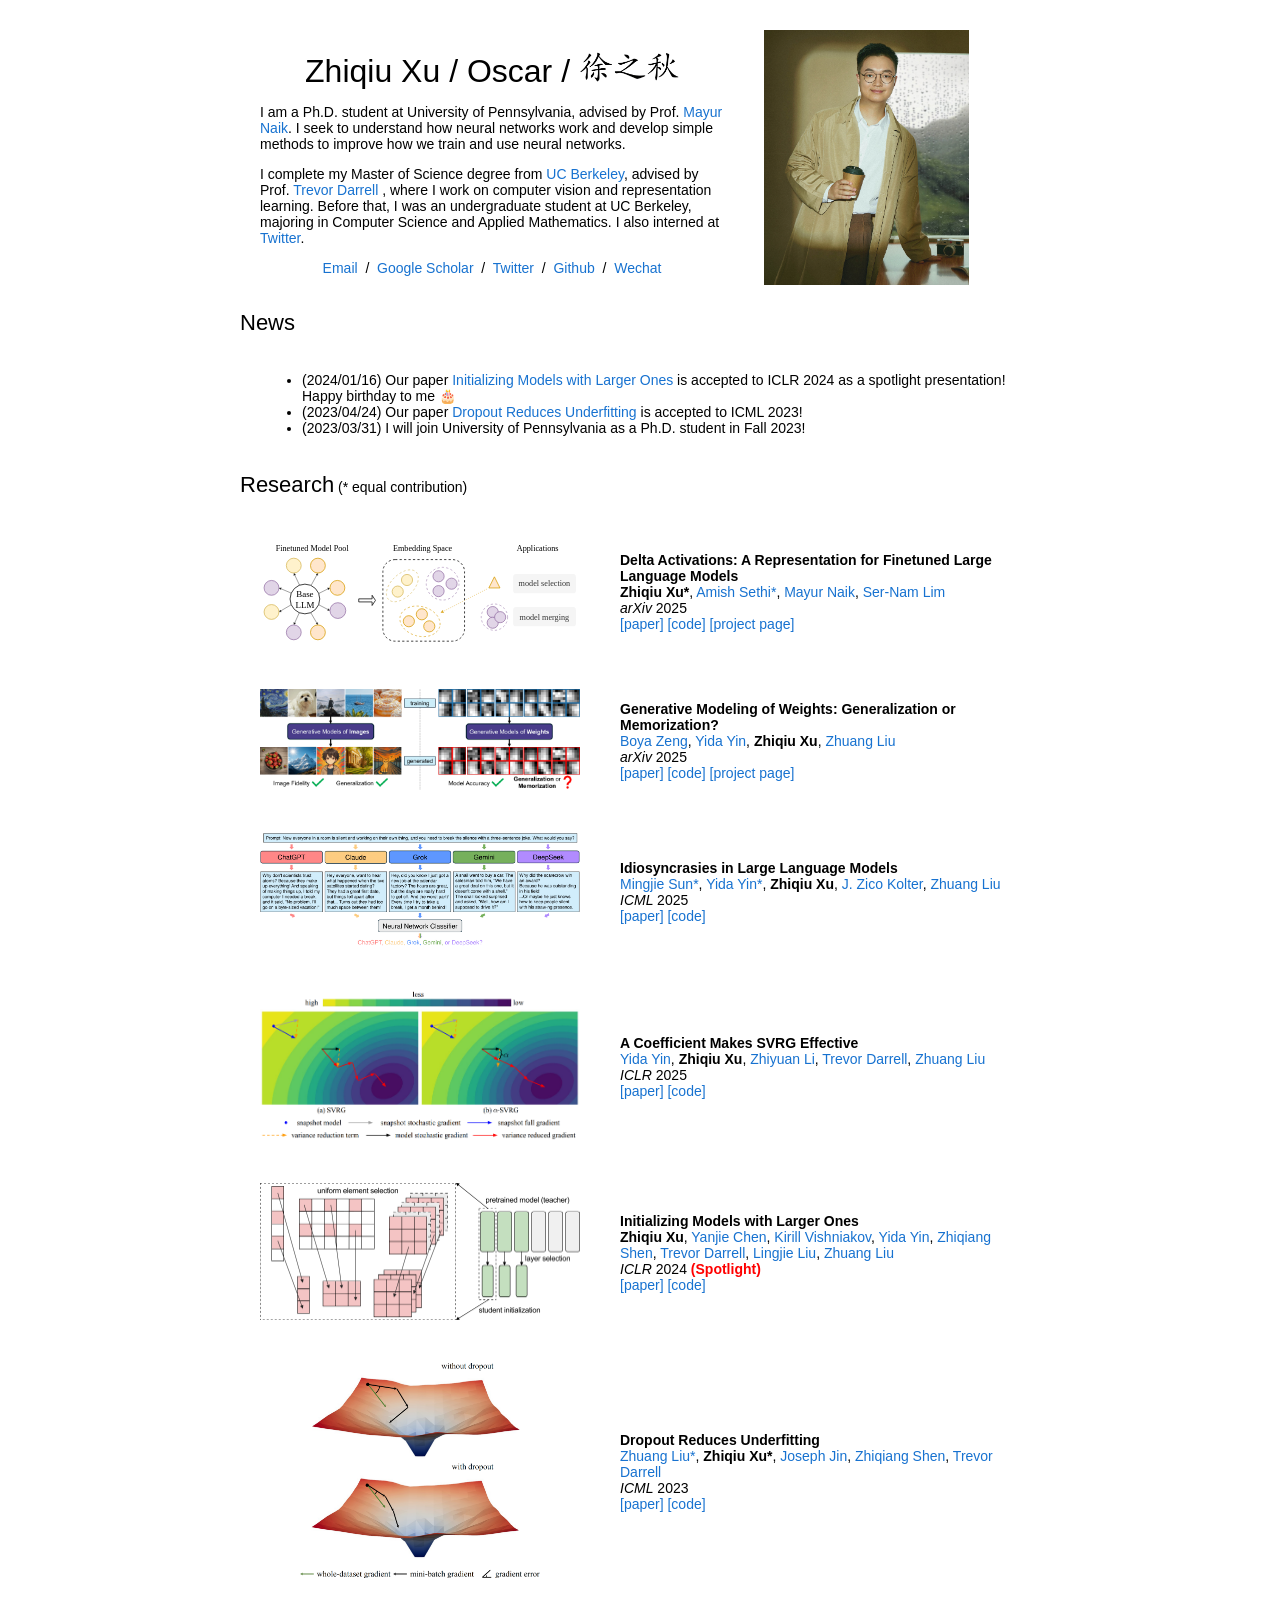
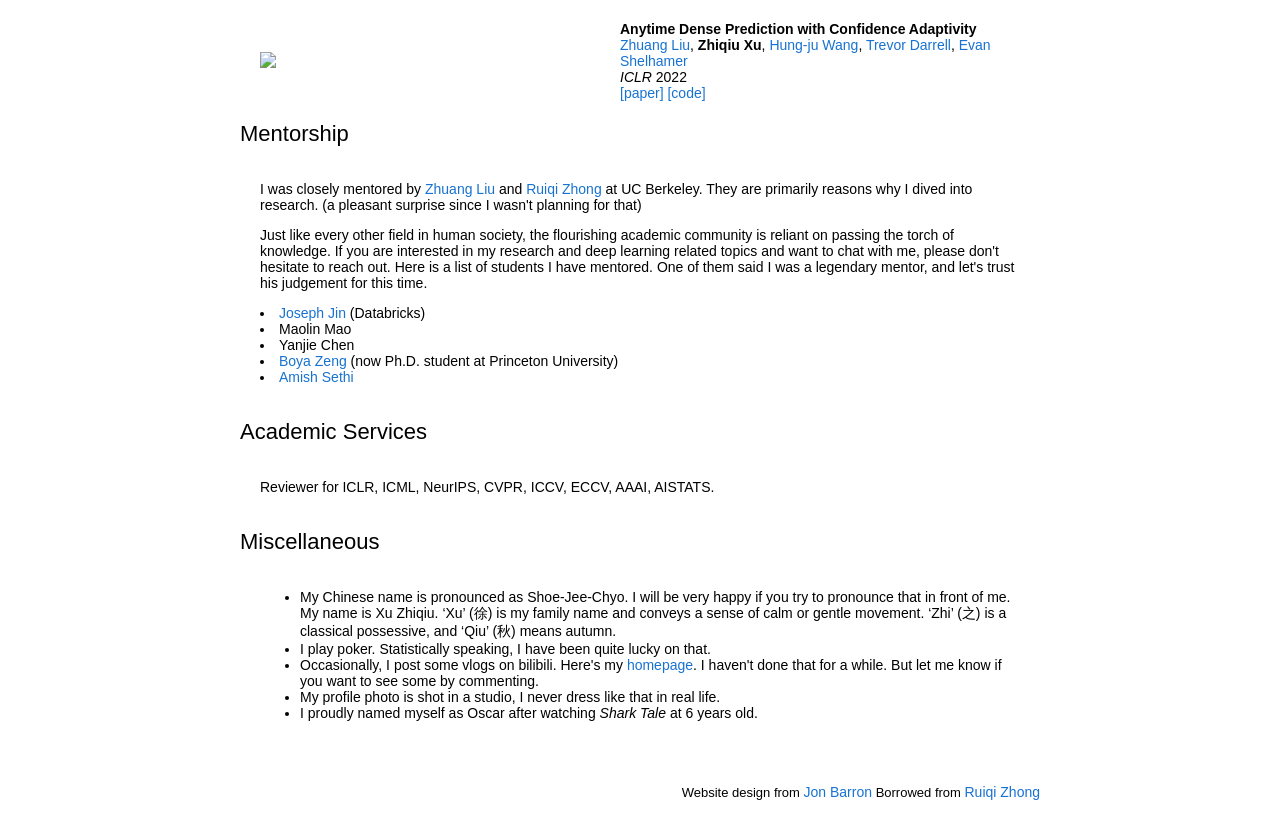
==== index.html @ 75bfd6a7 "update" ====
<!DOCTYPE HTML>
<html lang="en"><head><meta http-equiv="Content-Type" content="text/html; charset=UTF-8">

  <title>Zhiqiu Xu</title> 
  
  <meta name="author" content="Zhiqiu Xu">
  <meta name="viewport" content="width=device-width, initial-scale=1">
  
  <link rel="stylesheet" type="text/css" href="stylesheet.css">
  <link rel="icon" type="image/png" href="images/seal_icon.png">
</head>

<body>
  <table style="width:100%;max-width:800px;border:0px;border-spacing:0px;border-collapse:separate;margin-right:auto;margin-left:auto;"><tbody>
    <tr style="padding:0px">
      <td style="padding:0px">
        <table style="width:100%;border:0px;border-spacing:0px;border-collapse:separate;margin-right:auto;margin-left:auto;"><tbody>
          <tr style="padding:0px">
            <td style="padding:2.5%;width:63%;vertical-align:middle">
              <p style="text-align:center">
                <name>Zhiqiu Xu  / Oscar / <img src="images/xzq_character.png" style="width:100px; margin-top: 10px;"> </name>
                
              </p>
              
              
              <p> I am a Ph.D. student at University of Pennsylvania, advised by Prof. <a href="https://www.cis.upenn.edu/~mhnaik/">Mayur Naik</a>. I seek to understand how neural networks work and develop simple methods to improve how we train and use neural networks.
              </p>
                <p>I complete my Master of Science degree from <a href="http://www.eecs.berkeley.edu/">UC Berkeley</a>, advised by Prof. <a href="http://people.eecs.berkeley.edu/~trevor/">Trevor Darrell</a> , 
                  where I work on computer vision and representation learning.

                 Before that, I was an undergraduate student at UC Berkeley, majoring in Computer Science 
                 and Applied Mathematics. I also interned at <a href="https://about.twitter.com/en">Twitter</a>.
                </p>
                <p style="text-align:center">
                  <a href="mailto:oscarxzq@seas.upenn.edu">Email</a> &nbsp/&nbsp
                  <a href="https://scholar.google.com/citations?hl=en&user=SEbcuNoAAAAJ">Google Scholar</a> &nbsp/&nbsp
                  <a href="https://twitter.com/oscar_zhiqiu_xu">Twitter</a> &nbsp/&nbsp
                  <a href="https://github.com/OscarXZQ/">Github</a> &nbsp/&nbsp
                  <a href="images/wechat.jpg">Wechat</a>
                </p>
            </td>
            <td style="padding:2.5%;width:40%;max-width:40%">
              <a href="images/xzq.png"><img
                      style="width:80%;max-width:80%" alt="profile photo" src="images/xzq.png" class="hoverZoomLink"></a>
            </td>
          </tr>
        </tbody></table>
        <!-- <heading>Research Overview</heading>
        <table style="width:100%;border:0px;border-spacing:0px;border-collapse:separate;margin-right:auto;margin-left:auto;"><tbody>
            <tr>
            <td style="padding:20px;width:100%;vertical-align:middle">
              <p>
                  I work on scalable oversight -- supervising AI systems to accomplish tasks where humans alone struggle to determine the ground truth.
                  Doing so requires human-AI collaborations, a better epistemic foundation, and new algorithmic tools.
                  I currently work on concrete related problems in Natural Language Processing, Machine Learning, and Programming Language.
                  See presentation slides <a href="https://github.com/ruiqi-zhong/presentations/blob/main/scalable-oversight.pdf">here</a> and my talk <a href="https://www.youtube.com/watch?v=dHkYN33TtLM">here</a> to get a sense of my research interests.
              </p>
            </td>
          </tr>
        </tbody></table> -->

        <heading>News</heading>
        <table width="100%" align="center" border="0" cellpadding="20"><tbody>
          <tr>
            <td style="padding:20px;width:75%;vertical-align:middle">
                <ul>
                  <li> (2024/01/16) Our paper <a href="https://arxiv.org/abs/2311.18823">Initializing Models with Larger Ones</a> is accepted to ICLR 2024 as a spotlight presentation! Happy birthday to me 🎂</li>
                  <li> (2023/04/24) Our paper <a href="https://arxiv.org/abs/2303.01500">Dropout Reduces Underfitting</a> is accepted to ICML 2023!</li>
                  <li> (2023/03/31) I will join University of Pennsylvania as a Ph.D. student in Fall 2023! </li>      
                </ul>
            </td>
          </tr>
        </tbody></table>

        

        <heading>Research</heading> (* equal contribution)
          <br> <br>
          <table style="width:100%;border:0px;border-spacing:0px;border-collapse:separate;margin-right:auto;margin-left:auto;"><tbody>

            <tr>
              <td style="padding:20px;width:25%;vertical-align:middle">
                  <img src='images/delta_activations.svg' width="320">
              </td>
            <td style="padding:20px;width:75%;vertical-align:middle">
              <papertitle>Delta Activations: A Representation for Finetuned Large Language Models</papertitle>
            <br>
            <strong>Zhiqiu Xu*</strong>,
            <a href="https://amishsethi.github.io/personal-website/">Amish Sethi*</a>,
            <a href="https://www.cis.upenn.edu/~mhnaik/">Mayur Naik</a>,
            <a href="https://sites.google.com/site/sernam/">Ser-Nam Lim</a>
            <br>
            <em>arXiv</em> 2025
            <br>
            <a href="https://arxiv.org/abs/2509.04442">[paper]</a> <a href="https://github.com/OscarXZQ/delta_activations">[code]</a> <a href="https://oscarxzq.github.io/delta_activation/">[project page]</a>
          </td>

            <tr>
              <td style="padding:20px;width:25%;vertical-align:middle">
                  <img src='images/generative.png' width="320">
              </td>
            <td style="padding:20px;width:75%;vertical-align:middle">
              <papertitle>Generative Modeling of Weights: Generalization or Memorization?</papertitle>
            <br>
            <a href="https://boyazeng.github.io/">Boya Zeng</a>,
            <a href="https://davidyyd.github.io/">Yida Yin</a>,
            <strong>Zhiqiu Xu</strong>,
            <a href="https://liuzhuang13.github.io/">Zhuang Liu</a>
            <br>
            <em>arXiv</em> 2025
            <br>
            <a href="https://arxiv.org/abs/2506.07998">[paper]</a> <a href="https://github.com/boyazeng/weight_memorization">[code]</a> <a href="https://boyazeng.github.io/weight_memorization/">[project page]</a>
          </td>

            <tr>
              <td style="padding:20px;width:25%;vertical-align:middle">
                  <img src='images/llm-idiosyncrasies.png' width="320">
              </td>
    
            <td style="padding:20px;width:75%;vertical-align:middle">
              <papertitle>Idiosyncrasies in Large Language Models</papertitle>
            <br>
            <a href="https://eric-mingjie.github.io/">Mingjie Sun*</a>,
            <a href="https://davidyyd.github.io/">Yida Yin*</a>,
            <strong>Zhiqiu Xu</strong>,
            <a href="https://zicokolter.com">J. Zico Kolter</a>,
            <a href="https://liuzhuang13.github.io/">Zhuang Liu</a>
            <br>
            <em> ICML </em> 2025
            <br>
            <a href="https://arxiv.org/html/2502.12150">[paper]</a> <a href="https://github.com/locuslab/llm-idiosyncrasies">[code]</a>
          
            
            <tr>
              <td style="padding:20px;width:25%;vertical-align:middle">
                  <img src='images/svrg.png' width="320">
              </td>
    
            <td style="padding:20px;width:75%;vertical-align:middle">
              <papertitle>A Coefficient Makes SVRG Effective</papertitle>
            <br>
            <a href="https://davidyyd.github.io/">Yida Yin</a>,
            <strong>Zhiqiu Xu</strong>,
            <a href="https://zhiyuanli.ttic.edu/">Zhiyuan Li</a>,
            <a href="https://people.eecs.berkeley.edu/~trevor/">Trevor Darrell</a>,
            <a href="https://liuzhuang13.github.io/">Zhuang Liu</a>
            <br>
            <em>ICLR</em> 2025
            <br>
            <a href="https://arxiv.org/abs/2311.05589">[paper]</a> <a href="http://github.com/davidyyd/alpha-SVRG">[code]</a>
          </td>
            <tr>
              <td style="padding:20px;width:25%;vertical-align:middle; text-align:center;">
                  <img src='images/weight_selection.png' width="320">
              </td>
  
            <td style="padding:20px;width:75%;vertical-align:middle">
              <papertitle>Initializing Models with Larger Ones</papertitle>
            <br>
            
            <strong>Zhiqiu Xu</strong>,
            <a href="https://www.linkedin.com/in/yanjie-chen-69b914230/">Yanjie Chen</a>,
            <a href="https://kirill-vishniakov.github.io/">Kirill Vishniakov</a>,
            <a href="https://davidyyd.github.io/">Yida Yin</a>,
            <a href="https://zhiqiangshen.com/">Zhiqiang Shen</a>,
            <a href="https://people.eecs.berkeley.edu/~trevor/">Trevor Darrell</a>,
            <a href="http://lingjie0206.github.io">Lingjie Liu</a>,
            <a href="http://liuzhuang13.github.io">Zhuang Liu</a>
            <br>
            <em>ICLR</em> 2024 <font color="red"><strong><i></i>(Spotlight)</strong></font>
            <br>
            <a href="https://arxiv.org/abs/2311.18823">[paper]</a> <a href="https://github.com/OscarXZQ/weight-selection">[code]</a>
          </td>

            <tr>
              <td style="padding:20px;width:25%;vertical-align:middle; text-align:center;">
                  <img src='images/dropout.png' width="240">
              </td>
  
            <td style="padding:20px;width:75%;vertical-align:middle">
              <papertitle>Dropout Reduces Underfitting</papertitle>
            <br>
            
            <a href="http://liuzhuang13.github.io">Zhuang Liu*</a>,
            <strong>Zhiqiu Xu*</strong>,
            <a href="https://www.linkedin.com/in/joseph-jin/">Joseph Jin</a>,
            <a href="https://zhiqiangshen.com/">Zhiqiang Shen</a>,
            <a href="https://people.eecs.berkeley.edu/~trevor/">Trevor Darrell</a>
            <br>
            <em>ICML</em>  2023
            <br>
            <a href="https://arxiv.org/pdf/2303.01500.pdf">[paper]</a> <a href="https://github.com/facebookresearch/dropout">[code]</a>
          </td>

          
  
            <tr>
              <td style="padding:20px;width:25%;vertical-align:middle">
                  <img src='https://user-images.githubusercontent.com/29576696/161406403-15c6da87-cd09-4203-adaa-09cc2badf1c1.jpeg' width="320">
              </td>
              
  
              <td style="padding:20px;width:75%;vertical-align:middle">
                  <papertitle>Anytime Dense Prediction with Confidence Adaptivity</papertitle>
                <br>
                <a href="http://liuzhuang13.github.io">Zhuang Liu</a>,
                <strong>Zhiqiu Xu</strong>,
                <a href="https://www.linkedin.com/in/hungju-wang-5a5124172/">Hung-ju Wang</a>,
                <a href="https://people.eecs.berkeley.edu/~trevor/">Trevor Darrell</a>,
                <a href="http://imaginarynumber.net/">Evan Shelhamer</a>
                <br>
                <em>ICLR</em> 2022
                <br>
                <a href="https://arxiv.org/abs/2104.00749">[paper]</a> <a href="https://github.com/liuzhuang13/anytime">[code]</a>
              </td>
            </tr>
          </tbody></table>

          <heading>Mentorship</heading>
      <table style="width:100%;border:0px;border-spacing:0px;border-collapse:separate;margin-right:auto;margin-left:auto;"><tbody>
        <tr>
        <td style="padding:20px;width:100%;vertical-align:middle">
          <p>
            I was closely mentored by <a href="http://liuzhuang13.github.io">Zhuang Liu</a> and <a href="https://ruiqi-zhong.github.io/">Ruiqi Zhong</a> at UC Berkeley. They are primarily reasons why I dived into research. (a pleasant surprise since I wasn't planning for that)
          </p>
          <p>
            Just like every other field in human society, the flourishing academic community is reliant on passing the torch of knowledge. If you are interested in my research and deep learning related topics and want to chat with me, please don't hesitate to reach out. Here is a list of students I have mentored. One of them said I was a legendary mentor, and let's trust his judgement for this time.
              <li> <a href="https://josephjin.dev/">Joseph Jin</a> (Databricks) </li> 
              <li> Maolin Mao</li>
              <li> Yanjie Chen</li>
              <li> <a href="https://boyazeng.github.io/">Boya Zeng</a> (now Ph.D. student at Princeton University)</li>
              <li> <a href="https://amishsethi.github.io/">Amish Sethi</a></li>
          </p>
        </td>
      </tr>
    </tbody></table>

    <heading>Academic Services</heading>
    <table style="width:100%;border:0px;border-spacing:0px;border-collapse:separate;margin-right:auto;margin-left:auto;"><tbody>
      <tr>
      <td style="padding:20px;width:100%;vertical-align:middle">
        <p>
          Reviewer for ICLR, ICML, NeurIPS, CVPR, ICCV, ECCV, AAAI, AISTATS.
        </p>
      </td>
    </tr>
  </tbody></table>

        <heading>Miscellaneous</heading>
        <table width="100%" align="center" border="0" cellspacing="0" cellpadding="20"><tbody>
          <tr>
            <td>
                <ul>
                  <li> My Chinese name is pronounced as Shoe-Jee-Chyo. I will be very happy if you try to pronounce that in front of me. My name is Xu Zhiqiu. ‘Xu’ (徐) is my family name and conveys a sense of calm or gentle movement. ‘Zhi’ (之) is a classical possessive, and ‘Qiu’ (秋) means autumn.</li>
                  <li> I play poker. Statistically speaking, I have been quite lucky on that. </li>
                  <li> Occasionally, I post some vlogs on bilibili. Here's my <a href="https://space.bilibili.com/167435445">homepage</a>. I haven't done that for a while. But let me know if you want to see some by commenting.</li>  
                   <li> My profile photo is shot in a studio, I never dress like that in real life.</li>
                    <li> I proudly named myself as Oscar after watching <i>Shark Tale</i> at 6 years old. </li>
                  </ul>

            </td>
          </tr>


        </tbody></table>

      <table style="width:30%;border:0px;border-spacing:0px;border-collapse:separate;margin-right:auto;margin-left:auto;">
      <script type="text/javascript" id="clustrmaps" src="//clustrmaps.com/map_v2.js?d=dUsmm9lrMmB9eTaSoSlZ0wzPq9LHtTtPdcgBU21Vd10&cl=ffffff&w=a"></script>
      </table>

        <table style="width:100%;border:0px;border-spacing:0px;border-collapse:separate;margin-right:auto;margin-left:auto;"><tbody>
          <tr>
            <td style="padding:0px">
              <br>
              <p style="text-align:right;font-size:small;">
                Website design from <a href="https://github.com/jonbarron/jonbarron_website">Jon Barron</a>
                Borrowed from <a href="https://ruiqi-zhong.github.io/">Ruiqi Zhong</a>
              </p>
            </td>
          </tr>
        </tbody></table>
      </td>
    </tr>
  </table>
</body>

</html>
---- stylesheet.css ----
/* latin-ext */
@font-face {
  font-family: 'Lato';
  font-style: italic;
  font-weight: 400;
  src: local('Lato Italic'), local('Lato-Italic'), url(https://fonts.gstatic.com/s/lato/v15/S6u8w4BMUTPHjxsAUi-qNiXg7eU0.woff2) format('woff2');
  unicode-range: U+0100-024F, U+0259, U+1E00-1EFF, U+2020, U+20A0-20AB, U+20AD-20CF, U+2113, U+2C60-2C7F, U+A720-A7FF;
}
/* latin */
@font-face {
  font-family: 'Lato';
  font-style: italic;
  font-weight: 400;
  src: local('Lato Italic'), local('Lato-Italic'), url(https://fonts.gstatic.com/s/lato/v15/S6u8w4BMUTPHjxsAXC-qNiXg7Q.woff2) format('woff2');
  unicode-range: U+0000-00FF, U+0131, U+0152-0153, U+02BB-02BC, U+02C6, U+02DA, U+02DC, U+2000-206F, U+2074, U+20AC, U+2122, U+2191, U+2193, U+2212, U+2215, U+FEFF, U+FFFD;
}
/* latin-ext */
@font-face {
  font-family: 'Lato';
  font-style: italic;
  font-weight: 700;
  src: local('Lato Bold Italic'), local('Lato-BoldItalic'), url(https://fonts.gstatic.com/s/lato/v15/S6u_w4BMUTPHjxsI5wq_FQftx9897sxZ.woff2) format('woff2');
  unicode-range: U+0100-024F, U+0259, U+1E00-1EFF, U+2020, U+20A0-20AB, U+20AD-20CF, U+2113, U+2C60-2C7F, U+A720-A7FF;
}
/* latin */
@font-face {
  font-family: 'Lato';
  font-style: italic;
  font-weight: 700;
  src: local('Lato Bold Italic'), local('Lato-BoldItalic'), url(https://fonts.gstatic.com/s/lato/v15/S6u_w4BMUTPHjxsI5wq_Gwftx9897g.woff2) format('woff2');
  unicode-range: U+0000-00FF, U+0131, U+0152-0153, U+02BB-02BC, U+02C6, U+02DA, U+02DC, U+2000-206F, U+2074, U+20AC, U+2122, U+2191, U+2193, U+2212, U+2215, U+FEFF, U+FFFD;
}
/* latin-ext */
@font-face {
  font-family: 'Lato';
  font-style: normal;
  font-weight: 400;
  src: local('Lato Regular'), local('Lato-Regular'), url(https://fonts.gstatic.com/s/lato/v15/S6uyw4BMUTPHjxAwXiWtFCfQ7A.woff2) format('woff2');
  unicode-range: U+0100-024F, U+0259, U+1E00-1EFF, U+2020, U+20A0-20AB, U+20AD-20CF, U+2113, U+2C60-2C7F, U+A720-A7FF;
}
/* latin */
@font-face {
  font-family: 'Lato';
  font-style: normal;
  font-weight: 400;
  src: local('Lato Regular'), local('Lato-Regular'), url(https://fonts.gstatic.com/s/lato/v15/S6uyw4BMUTPHjx4wXiWtFCc.woff2) format('woff2');
  unicode-range: U+0000-00FF, U+0131, U+0152-0153, U+02BB-02BC, U+02C6, U+02DA, U+02DC, U+2000-206F, U+2074, U+20AC, U+2122, U+2191, U+2193, U+2212, U+2215, U+FEFF, U+FFFD;
}
/* latin-ext */
@font-face {
  font-family: 'Lato';
  font-style: normal;
  font-weight: 700;
  src: local('Lato Bold'), local('Lato-Bold'), url(https://fonts.gstatic.com/s/lato/v15/S6u9w4BMUTPHh6UVSwaPGQ3q5d0N7w.woff2) format('woff2');
  unicode-range: U+0100-024F, U+0259, U+1E00-1EFF, U+2020, U+20A0-20AB, U+20AD-20CF, U+2113, U+2C60-2C7F, U+A720-A7FF;
}
/* latin */
@font-face {
  font-family: 'Lato';
  font-style: normal;
  font-weight: 700;
  src: local('Lato Bold'), local('Lato-Bold'), url(https://fonts.gstatic.com/s/lato/v15/S6u9w4BMUTPHh6UVSwiPGQ3q5d0.woff2) format('woff2');
  unicode-range: U+0000-00FF, U+0131, U+0152-0153, U+02BB-02BC, U+02C6, U+02DA, U+02DC, U+2000-206F, U+2074, U+20AC, U+2122, U+2191, U+2193, U+2212, U+2215, U+FEFF, U+FFFD;
}

a {
  color: #1772d0;
  text-decoration: none;
}

a:focus,
a:hover {
  color: #f09228;
  text-decoration: none;
}

body,
td,
th,
tr,
p,
a {
  font-family: 'Lato', Verdana, Helvetica, sans-serif;
  font-size: 14px
}

strong {
  font-family: 'Lato', Verdana, Helvetica, sans-serif;
  font-size: 14px;
}

heading {
  font-family: 'Lato', Verdana, Helvetica, sans-serif;
  font-size: 22px;
}

papertitle {
  font-family: 'Lato', Verdana, Helvetica, sans-serif;
  font-size: 14px;
  font-weight: 700
}

name {
  font-family: sans-serif;
  font-size: 32px;
}

.one {
  width: 160px;
  height: 160px;
  position: relative;
}

.two {
  width: 160px;
  height: 160px;
  position: absolute;
  transition: opacity .2s ease-in-out;
  -moz-transition: opacity .2s ease-in-out;
  -webkit-transition: opacity .2s ease-in-out;
}

.fade {
  transition: opacity .2s ease-in-out;
  -moz-transition: opacity .2s ease-in-out;
  -webkit-transition: opacity .2s ease-in-out;
}

span.highlight {
  background-color: #ffffd0;
}

/* Responsive styles for mobile */
@media screen and (max-width: 768px) {
  /* Make tables stack vertically on mobile */
  table tbody tr {
    display: block;
  }
  
  table tbody tr td {
    display: block;
    width: 100% !important;
    text-align: center;
    padding: 10px !important;
  }
  
  /* Profile section adjustments */
  table tbody tr td:first-child {
    padding-bottom: 0 !important;
  }
  
  /* Make images responsive */
  img {
    max-width: 100%;
    height: auto;
    width: auto !important;
    max-width: 280px;
  }
  
  /* Profile photo specific */
  .hoverZoomLink {
    max-width: 200px !important;
  }
  
  /* Name and text adjustments */
  name {
    font-size: 24px;
  }
  
  /* Make xzq_character.png responsive */
  name img[src*="xzq_character.png"] {
    width: 60px !important;
    height: auto;
  }
  
  /* Paper images in research section */
  td img[width="320"] {
    width: 100% !important;
    max-width: 280px;
    margin: 0 auto;
  }
  
  /* Adjust heading size */
  heading {
    font-size: 18px;
  }
  
  /* Paper title */
  papertitle {
    display: block;
    margin-bottom: 8px;
  }
  
  /* Make text left-aligned on mobile for readability */
  td[style*="vertical-align:middle"] {
    text-align: left !important;
  }
  
  /* Center images */
  td:has(img) {
    text-align: center !important;
  }
}
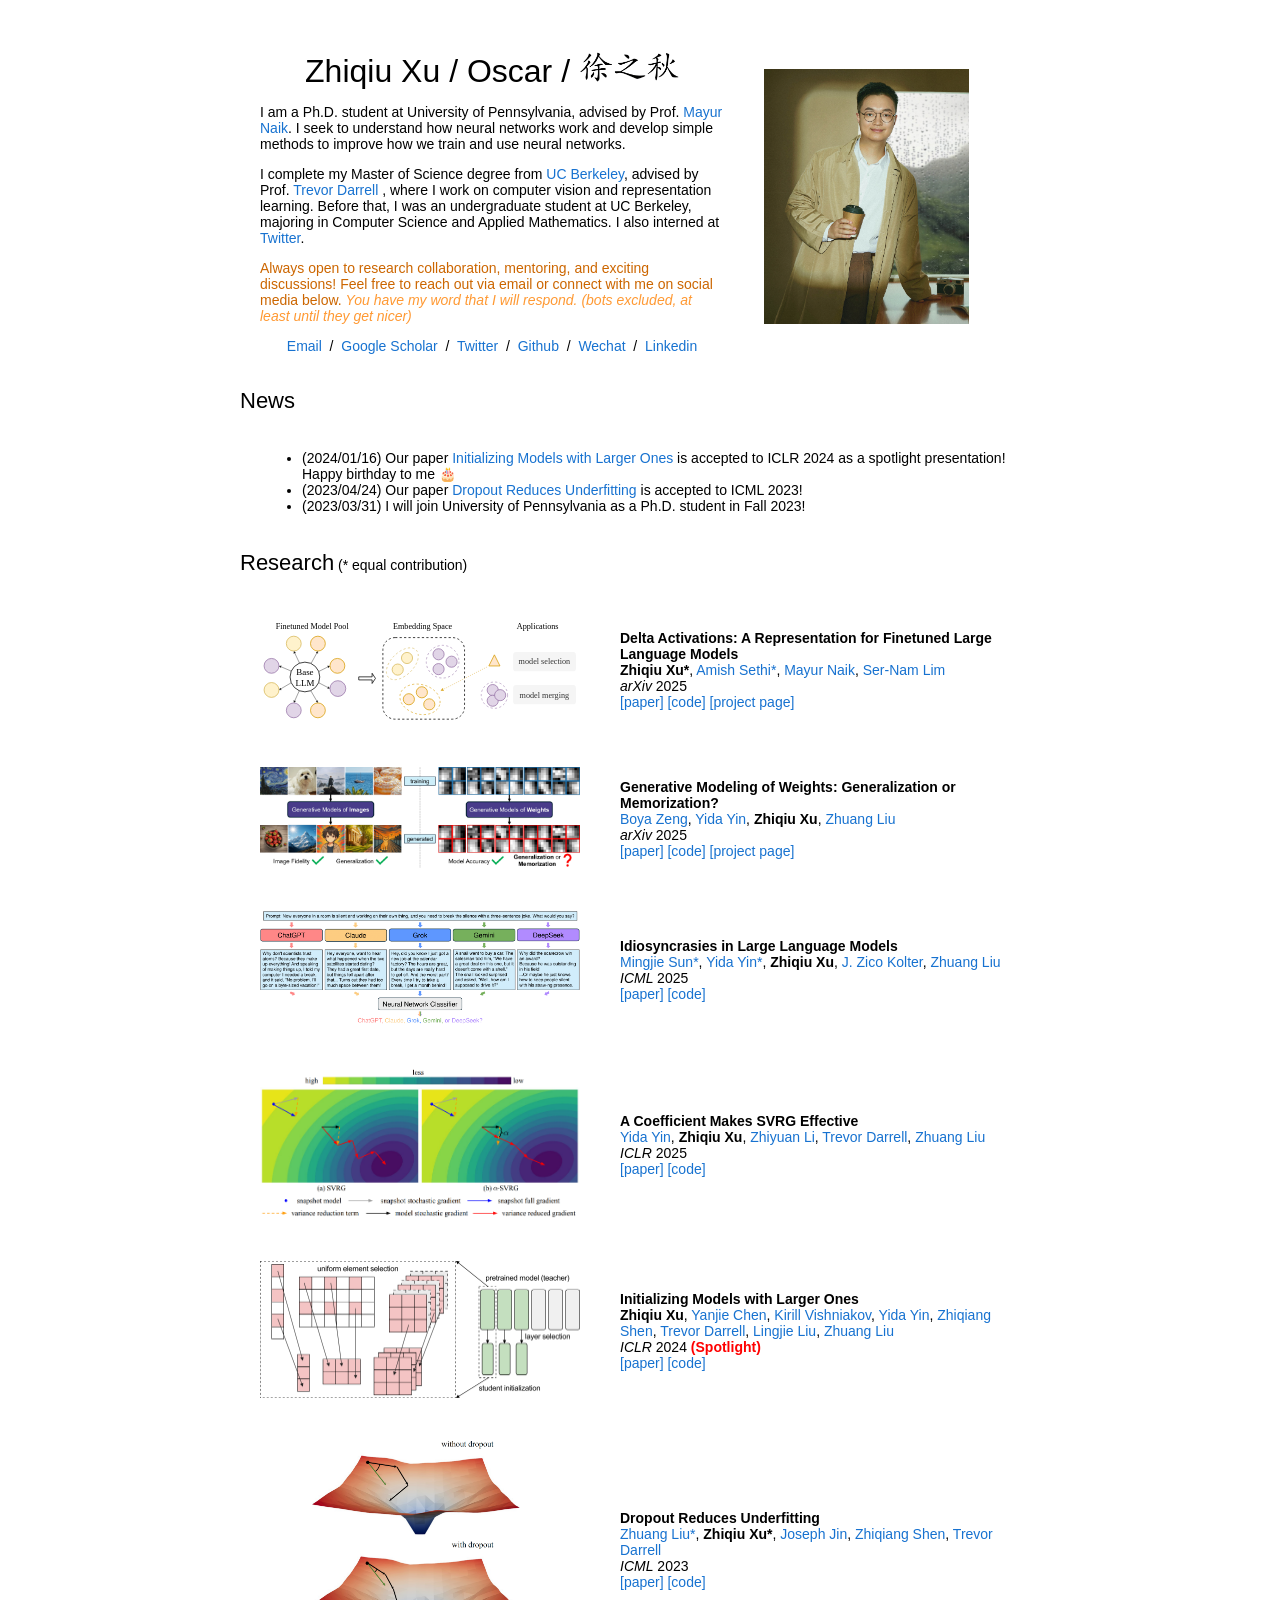
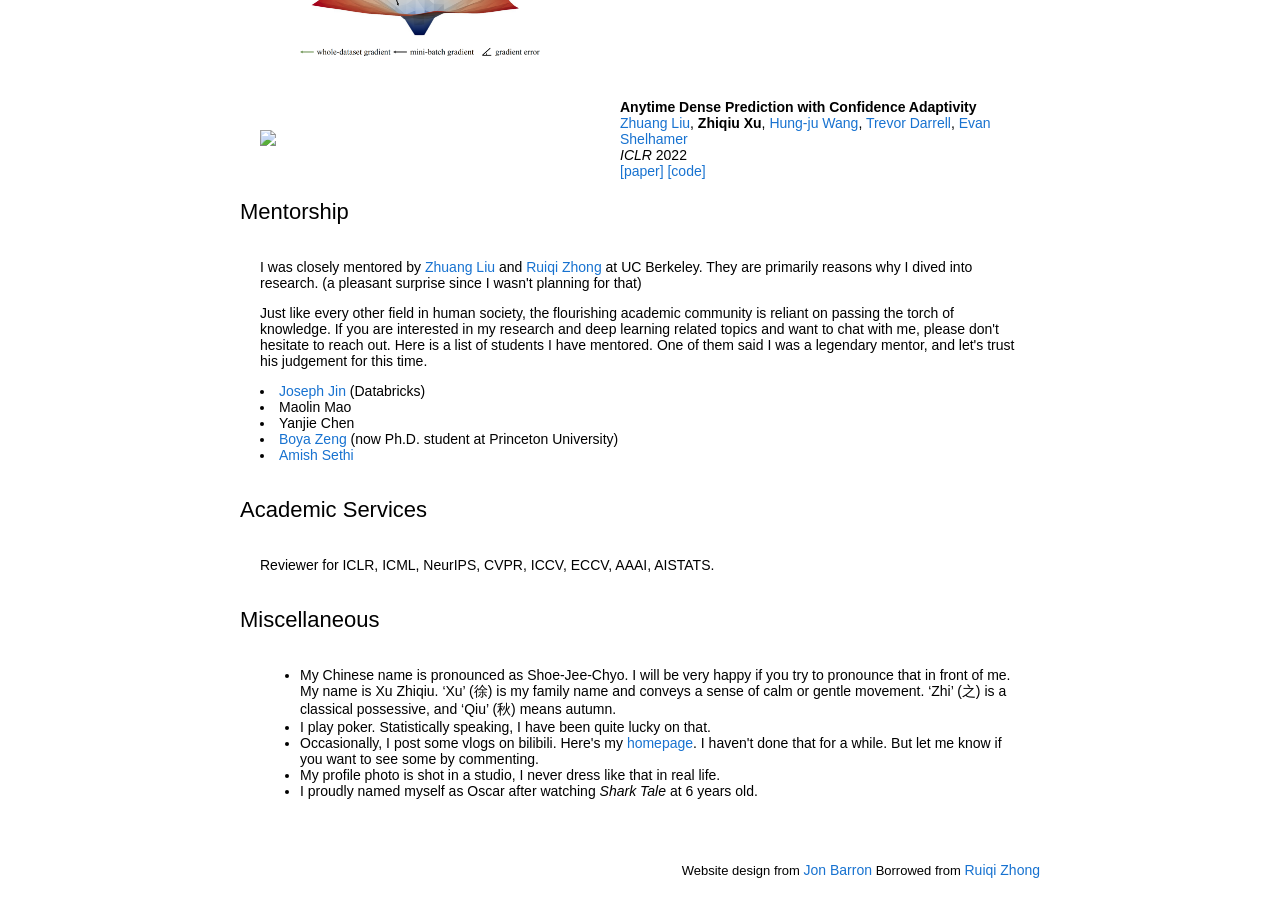
==== commit d4d26a92: "update" ====
--- a/index.html
+++ b/index.html
@@ -29,7 +29,10 @@
                   where I work on computer vision and representation learning.
 
                  Before that, I was an undergraduate student at UC Berkeley, majoring in Computer Science 
-                 and Applied Mathematics. I also interned at <a href="https://about.twitter.com/en">Twitter</a>.
+                 and Applied Mathematics. I also interned at <a href="https://about.twitter.com/en">Twitter</a>. 
+                 </p>
+                 <p></p>
+                 <span style="color: #cc6600;">Always open to research collaboration, mentoring, and exciting discussions! Feel free to reach out via email or connect with me on social media below. <em style="color: #ff9933;">You have my word that I will respond. (bots excluded, at least until they get nicer)</em></span>
                 </p>
                 <p style="text-align:center">
                   <a href="mailto:oscarxzq@seas.upenn.edu">Email</a> &nbsp/&nbsp
@@ -37,6 +40,8 @@
                   <a href="https://twitter.com/oscar_zhiqiu_xu">Twitter</a> &nbsp/&nbsp
                   <a href="https://github.com/OscarXZQ/">Github</a> &nbsp/&nbsp
                   <a href="images/wechat.jpg">Wechat</a>
+                  &nbsp/&nbsp
+                  <a href="https://www.linkedin.com/in/oscar-xu-1250821a1/">Linkedin</a>
                 </p>
             </td>
             <td style="padding:2.5%;width:40%;max-width:40%">
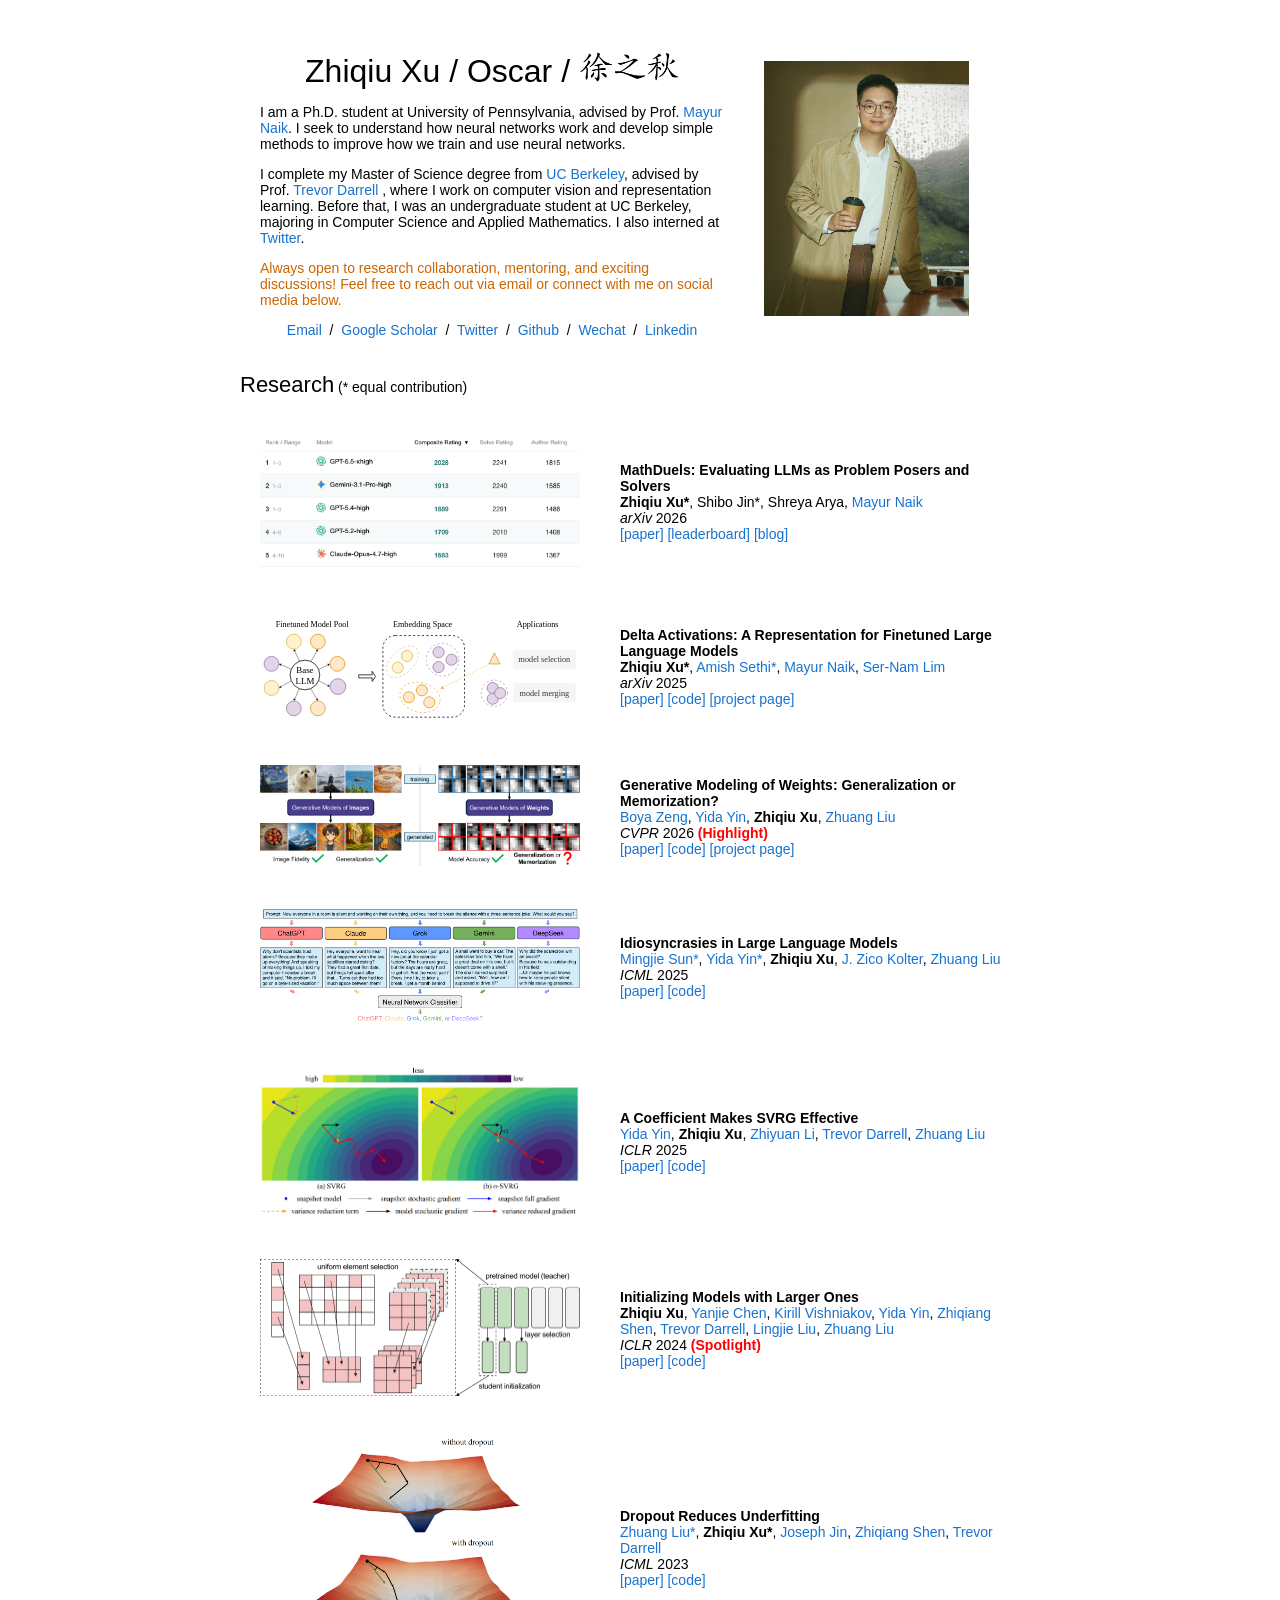
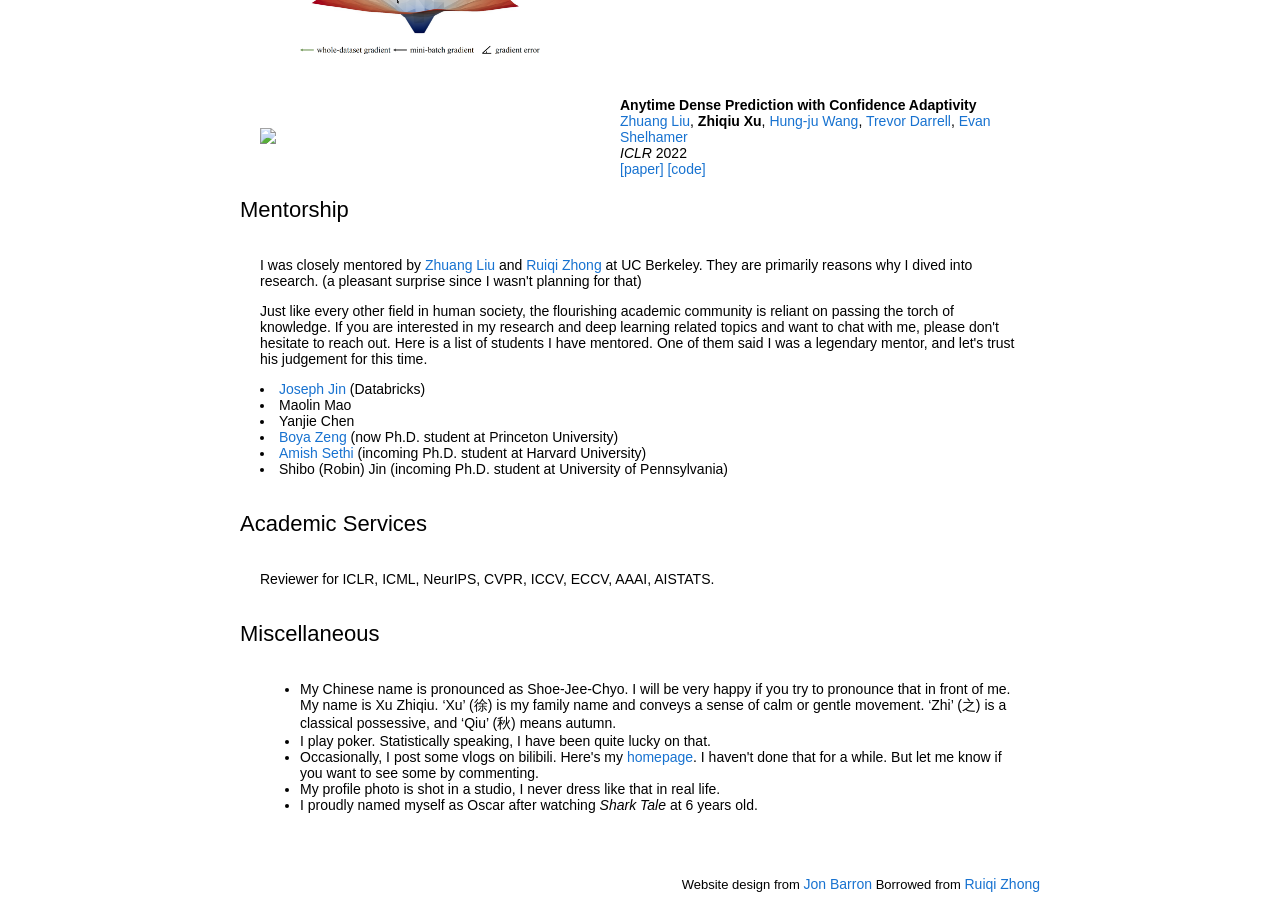
==== commit 771035b5: "update Co-Authored-By: Claude Opus 4.7 (1M context) <noreply@anthropic.com>" ====
--- a/index.html
+++ b/index.html
@@ -32,7 +32,7 @@
                  and Applied Mathematics. I also interned at <a href="https://about.twitter.com/en">Twitter</a>. 
                  </p>
                  <p></p>
-                 <span style="color: #cc6600;">Always open to research collaboration, mentoring, and exciting discussions! Feel free to reach out via email or connect with me on social media below. <em style="color: #ff9933;">You have my word that I will respond. (bots excluded, at least until they get nicer)</em></span>
+                 <span style="color: #cc6600;">Always open to research collaboration, mentoring, and exciting discussions! Feel free to reach out via email or connect with me on social media below.</span>
                 </p>
                 <p style="text-align:center">
                   <a href="mailto:oscarxzq@seas.upenn.edu">Email</a> &nbsp/&nbsp
@@ -64,24 +64,26 @@
           </tr>
         </tbody></table> -->
 
-        <heading>News</heading>
-        <table width="100%" align="center" border="0" cellpadding="20"><tbody>
-          <tr>
-            <td style="padding:20px;width:75%;vertical-align:middle">
-                <ul>
-                  <li> (2024/01/16) Our paper <a href="https://arxiv.org/abs/2311.18823">Initializing Models with Larger Ones</a> is accepted to ICLR 2024 as a spotlight presentation! Happy birthday to me 🎂</li>
-                  <li> (2023/04/24) Our paper <a href="https://arxiv.org/abs/2303.01500">Dropout Reduces Underfitting</a> is accepted to ICML 2023!</li>
-                  <li> (2023/03/31) I will join University of Pennsylvania as a Ph.D. student in Fall 2023! </li>      
-                </ul>
-            </td>
-          </tr>
-        </tbody></table>
-
-        
-
         <heading>Research</heading> (* equal contribution)
           <br> <br>
           <table style="width:100%;border:0px;border-spacing:0px;border-collapse:separate;margin-right:auto;margin-left:auto;"><tbody>
+
+            <tr>
+              <td style="padding:20px;width:25%;vertical-align:middle">
+                  <img src='images/mathduels.png' width="320">
+              </td>
+            <td style="padding:20px;width:75%;vertical-align:middle">
+              <papertitle>MathDuels: Evaluating LLMs as Problem Posers and Solvers</papertitle>
+            <br>
+            <strong>Zhiqiu Xu*</strong>,
+            Shibo Jin*,
+            Shreya Arya,
+            <a href="https://www.cis.upenn.edu/~mhnaik/">Mayur Naik</a>
+            <br>
+            <em>arXiv</em> 2026
+            <br>
+            <a href="https://arxiv.org/abs/2604.21916">[paper]</a> <a href="https://mathduels.ai">[leaderboard]</a> <a href="https://www.rabdos.ai/research/introducing-mathduels-ai">[blog]</a>
+          </td>
 
             <tr>
               <td style="padding:20px;width:25%;vertical-align:middle">
@@ -112,7 +114,7 @@
             <strong>Zhiqiu Xu</strong>,
             <a href="https://liuzhuang13.github.io/">Zhuang Liu</a>
             <br>
-            <em>arXiv</em> 2025
+            <em>CVPR</em> 2026 <font color="red"><strong><i></i>(Highlight)</strong></font>
             <br>
             <a href="https://arxiv.org/abs/2506.07998">[paper]</a> <a href="https://github.com/boyazeng/weight_memorization">[code]</a> <a href="https://boyazeng.github.io/weight_memorization/">[project page]</a>
           </td>
@@ -234,7 +236,8 @@
               <li> Maolin Mao</li>
               <li> Yanjie Chen</li>
               <li> <a href="https://boyazeng.github.io/">Boya Zeng</a> (now Ph.D. student at Princeton University)</li>
-              <li> <a href="https://amishsethi.github.io/">Amish Sethi</a></li>
+              <li> <a href="https://amishsethi.github.io/personal-website/">Amish Sethi</a> (incoming Ph.D. student at Harvard University)</li>
+              <li> Shibo (Robin) Jin (incoming Ph.D. student at University of Pennsylvania)</li>
           </p>
         </td>
       </tr>
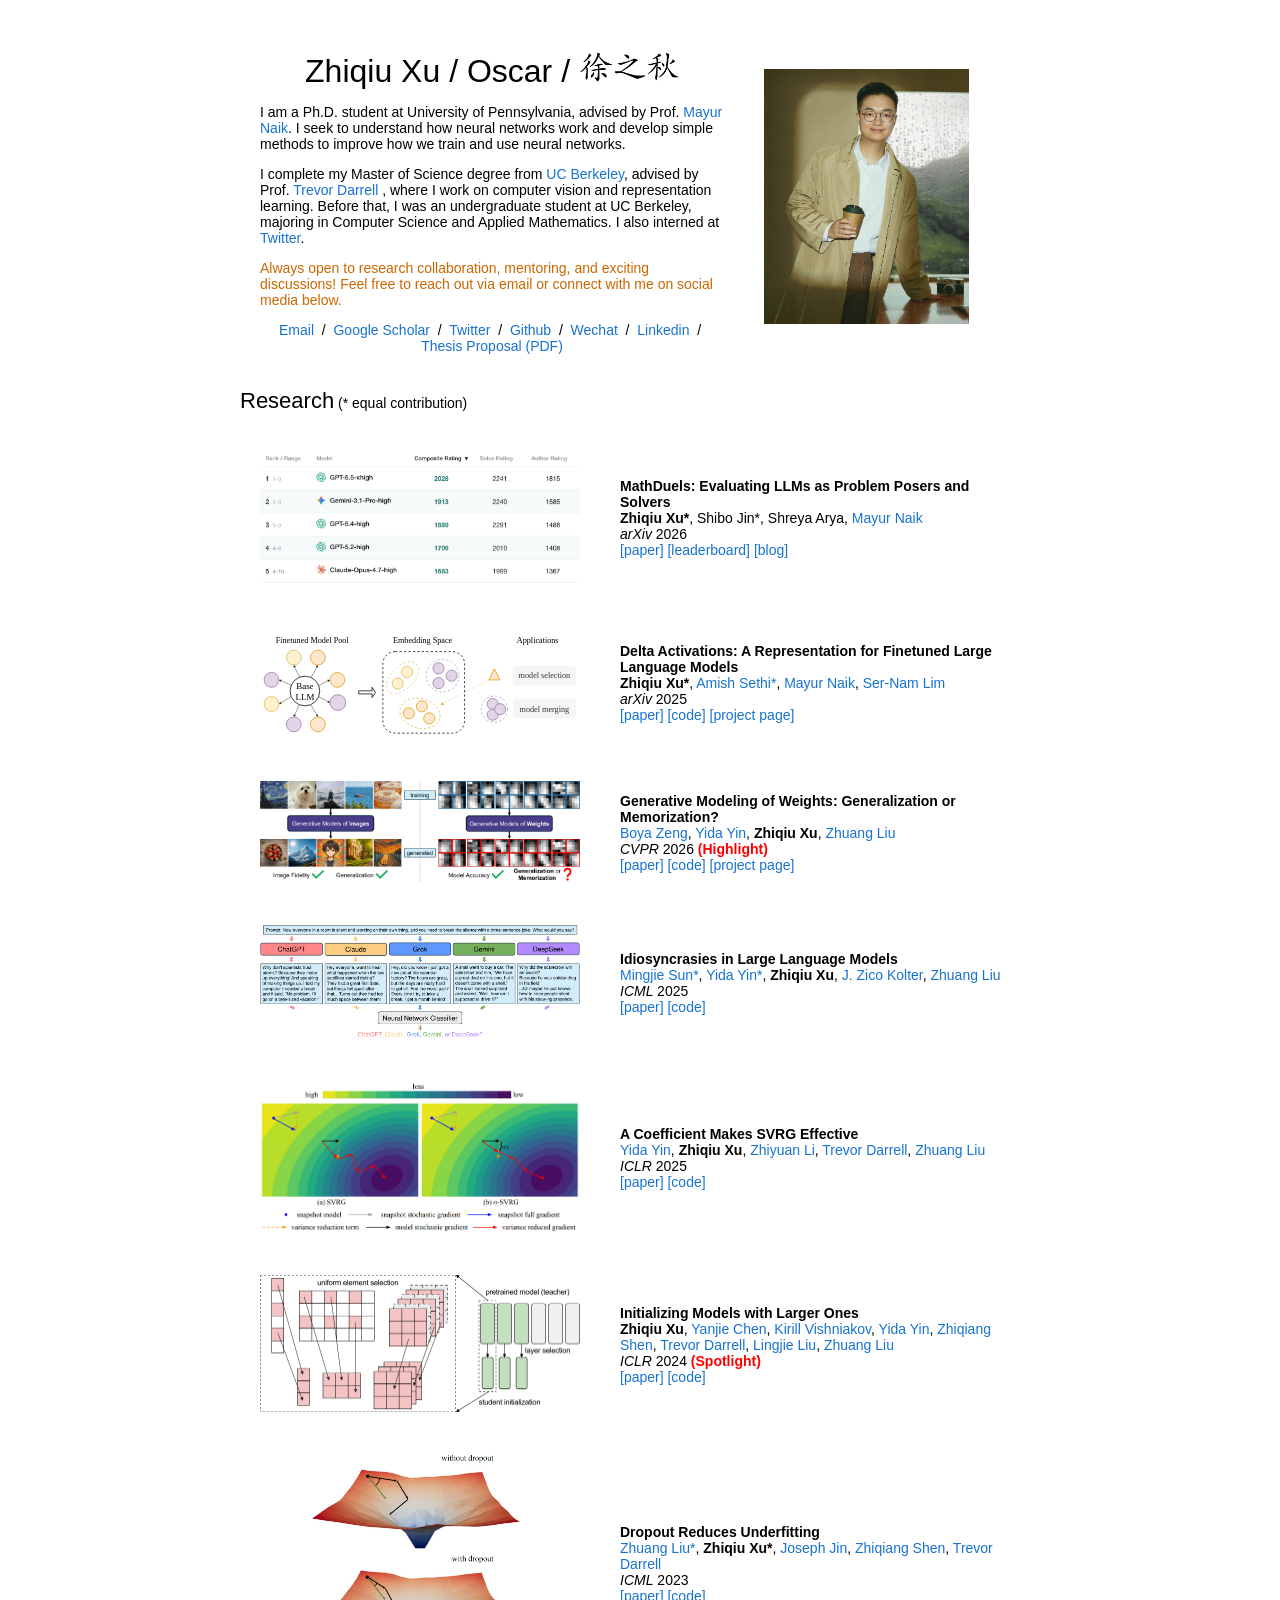
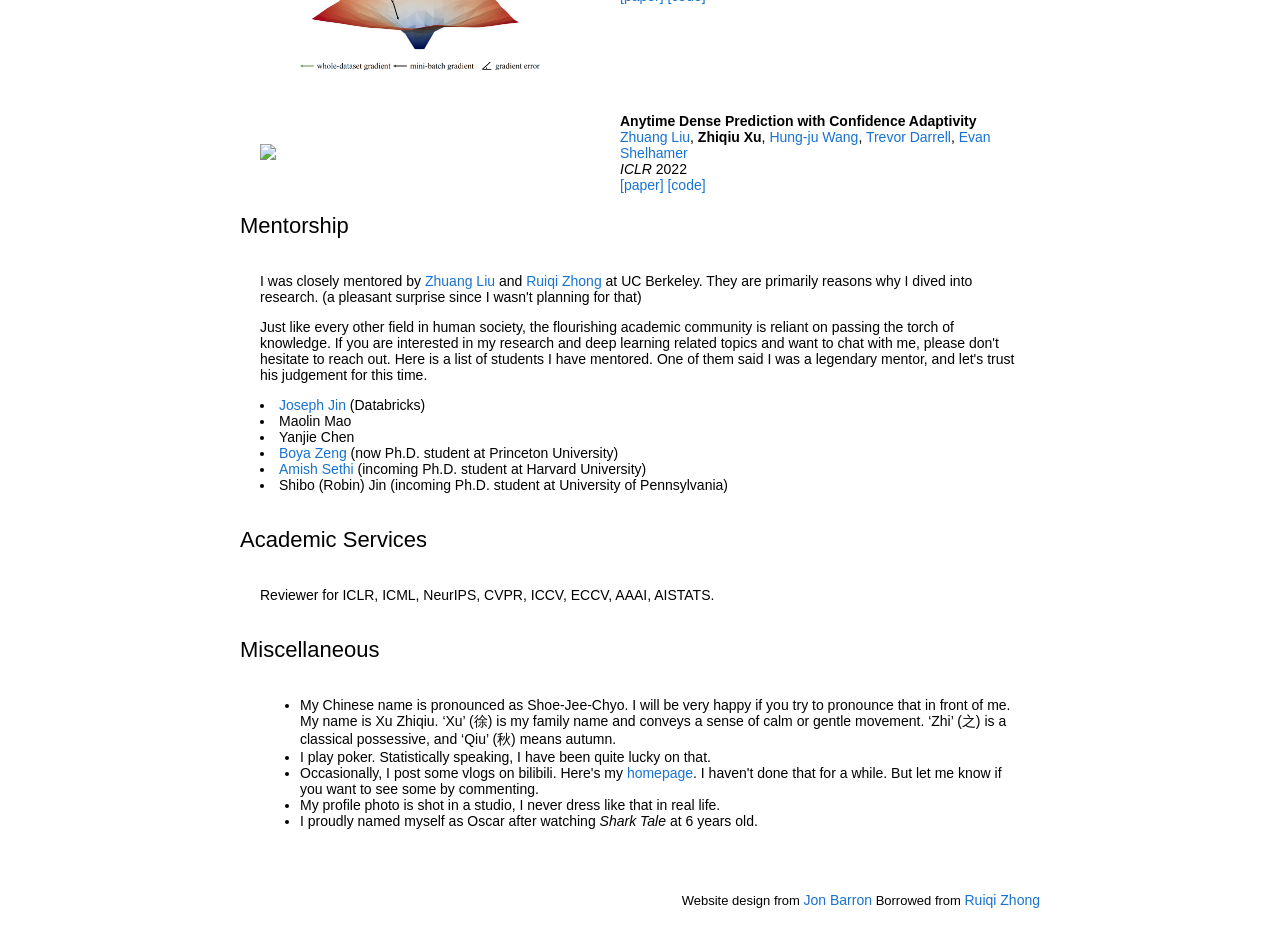
==== commit 7fc54988: "Add thesis proposal PDF to homepage" ====
--- a/index.html
+++ b/index.html
@@ -41,7 +41,8 @@
                   <a href="https://github.com/OscarXZQ/">Github</a> &nbsp/&nbsp
                   <a href="images/wechat.jpg">Wechat</a>
                   &nbsp/&nbsp
-                  <a href="https://www.linkedin.com/in/oscar-xu-1250821a1/">Linkedin</a>
+                  <a href="https://www.linkedin.com/in/oscar-xu-1250821a1/">Linkedin</a> &nbsp/&nbsp
+                  <a href="data/Thesis-Proposal-Zhiqiu-Xu.pdf">Thesis Proposal (PDF)</a>
                 </p>
             </td>
             <td style="padding:2.5%;width:40%;max-width:40%">
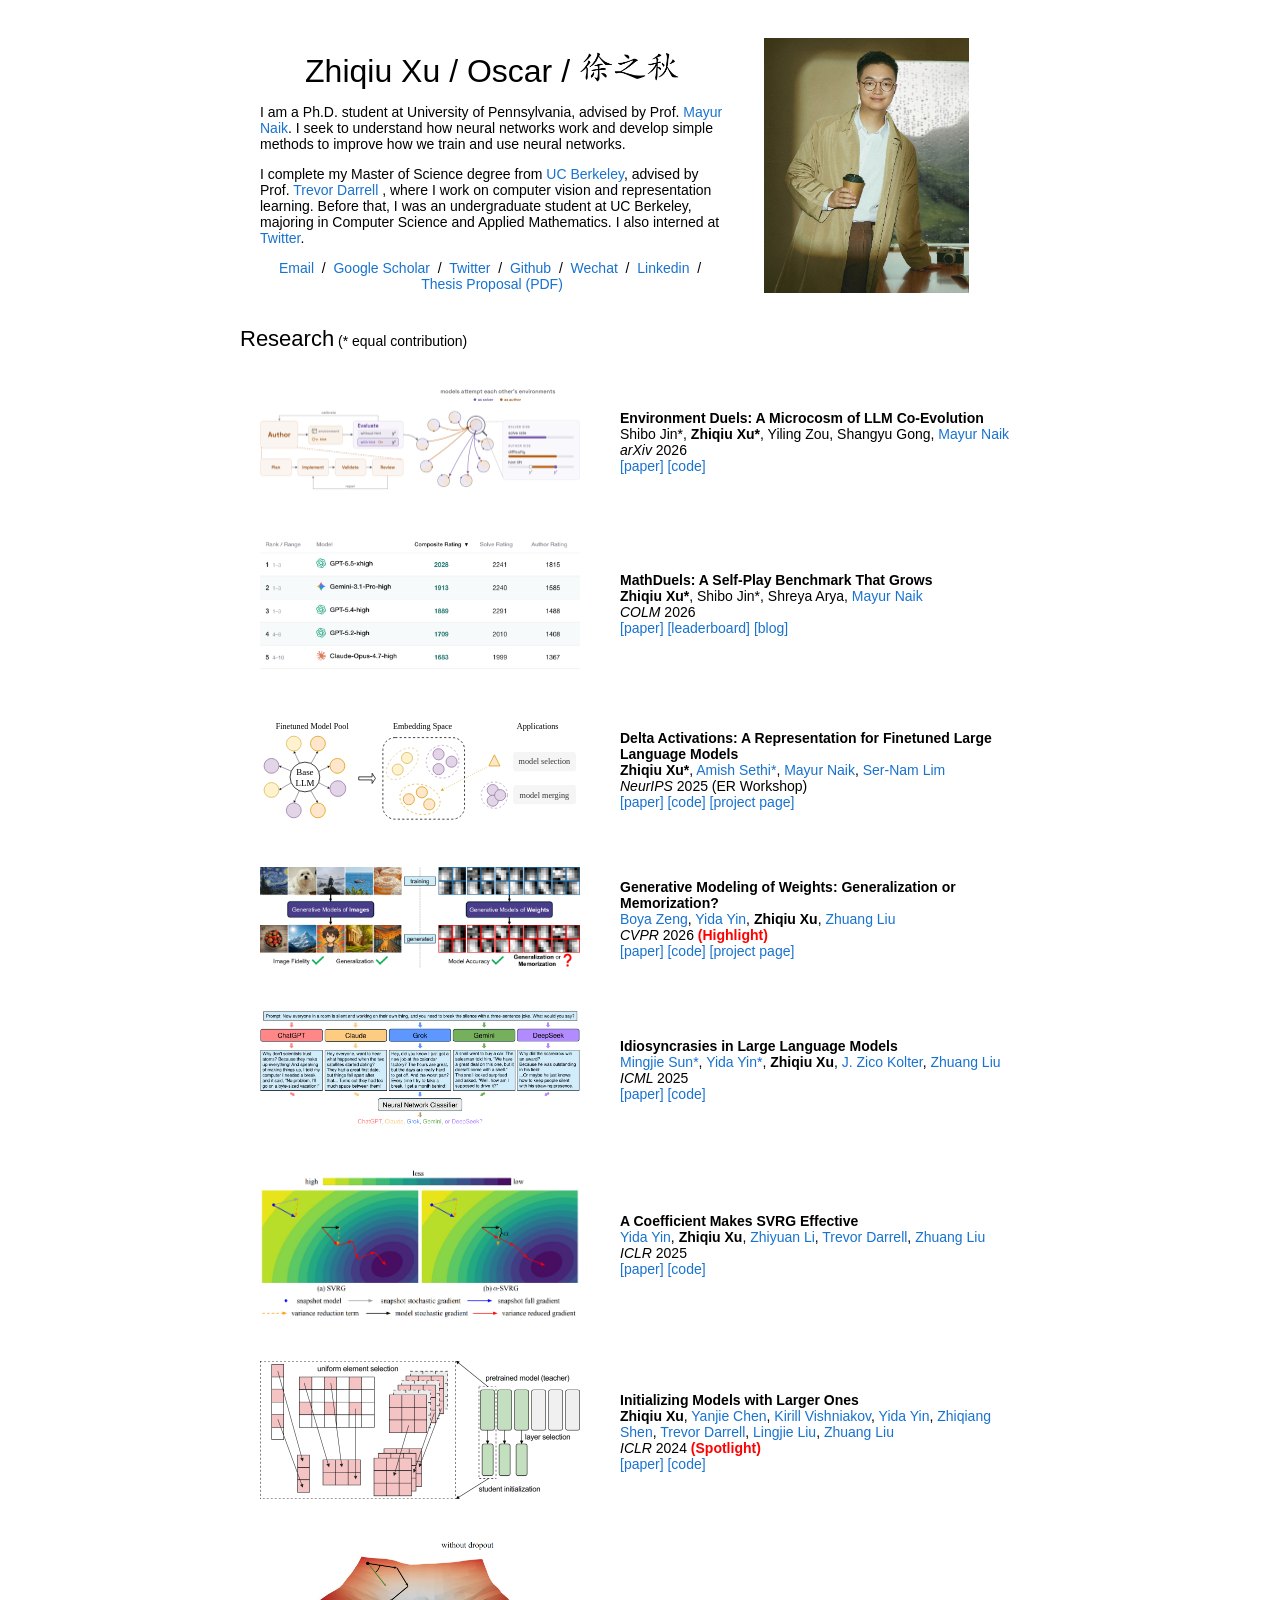
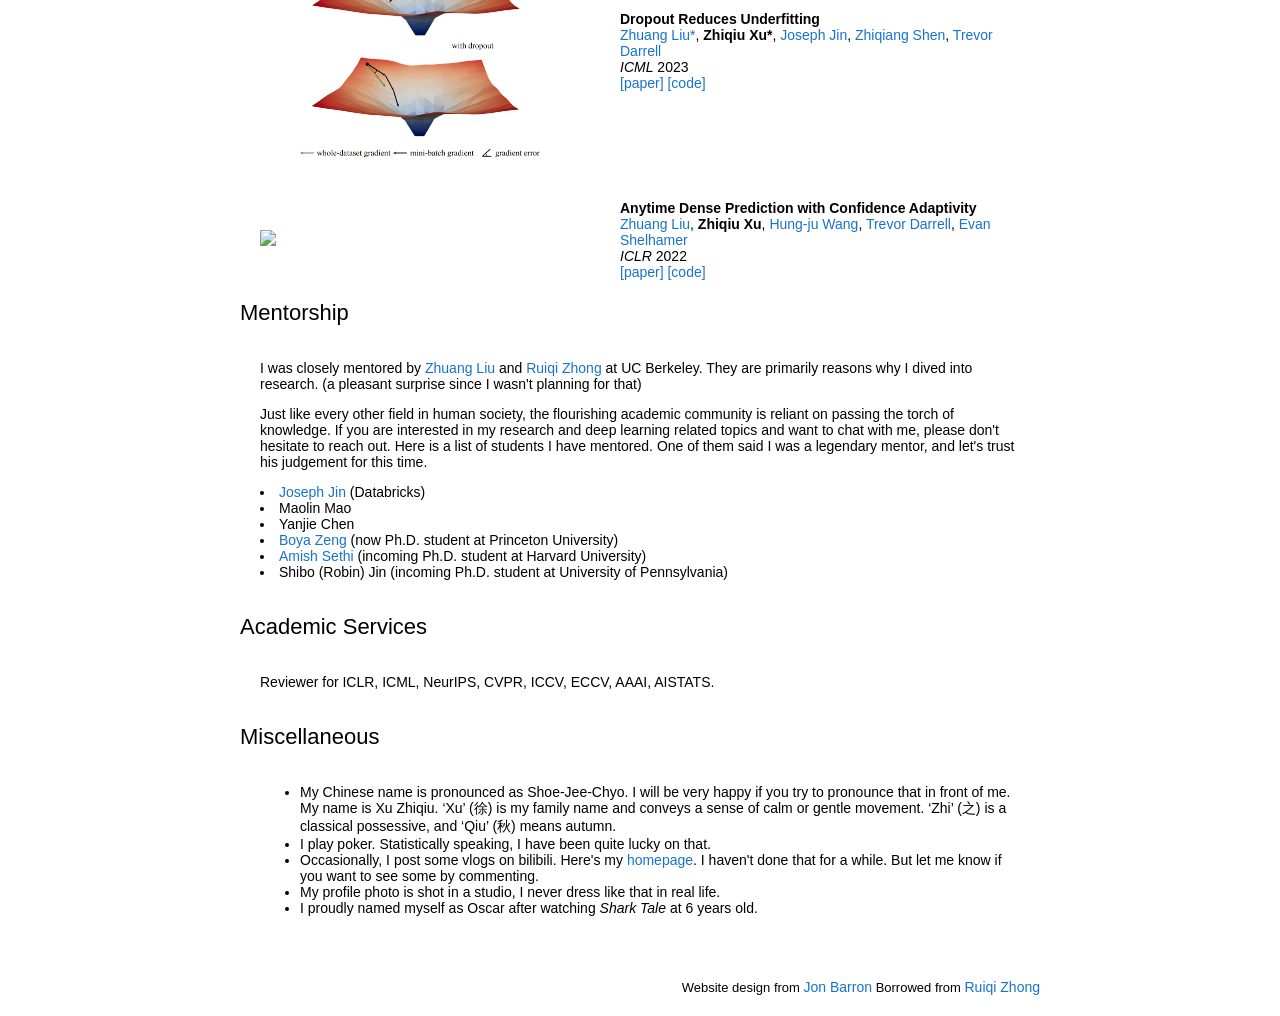
==== commit d6f3dac3: "Update homepage research publications" ====
--- a/index.html
+++ b/index.html
@@ -31,9 +31,6 @@
                  Before that, I was an undergraduate student at UC Berkeley, majoring in Computer Science 
                  and Applied Mathematics. I also interned at <a href="https://about.twitter.com/en">Twitter</a>. 
                  </p>
-                 <p></p>
-                 <span style="color: #cc6600;">Always open to research collaboration, mentoring, and exciting discussions! Feel free to reach out via email or connect with me on social media below.</span>
-                </p>
                 <p style="text-align:center">
                   <a href="mailto:oscarxzq@seas.upenn.edu">Email</a> &nbsp/&nbsp
                   <a href="https://scholar.google.com/citations?hl=en&user=SEbcuNoAAAAJ">Google Scholar</a> &nbsp/&nbsp
@@ -71,17 +68,36 @@
 
             <tr>
               <td style="padding:20px;width:25%;vertical-align:middle">
+                <img src="images/environment-duels.png" width="320" alt="Overview of the Environment Duels benchmark">
+              </td>
+              <td style="padding:20px;width:75%;vertical-align:middle">
+                <papertitle>Environment Duels: A Microcosm of LLM Co-Evolution</papertitle>
+                <br>
+                Shibo Jin*,
+                <strong>Zhiqiu Xu*</strong>,
+                Yiling Zou,
+                Shangyu Gong,
+                <a href="https://www.cis.upenn.edu/~mhnaik/">Mayur Naik</a>
+                <br>
+                <em>arXiv</em> 2026
+                <br>
+                <a href="https://arxiv.org/abs/2610.30116">[paper]</a> <a href="https://github.com/LLM-Duels/EnvDuels">[code]</a>
+              </td>
+            </tr>
+
+            <tr>
+              <td style="padding:20px;width:25%;vertical-align:middle">
                   <img src='images/mathduels.png' width="320">
               </td>
             <td style="padding:20px;width:75%;vertical-align:middle">
-              <papertitle>MathDuels: Evaluating LLMs as Problem Posers and Solvers</papertitle>
+              <papertitle>MathDuels: A Self-Play Benchmark That Grows</papertitle>
             <br>
             <strong>Zhiqiu Xu*</strong>,
             Shibo Jin*,
             Shreya Arya,
             <a href="https://www.cis.upenn.edu/~mhnaik/">Mayur Naik</a>
             <br>
-            <em>arXiv</em> 2026
+            <em>COLM</em> 2026
             <br>
             <a href="https://arxiv.org/abs/2604.21916">[paper]</a> <a href="https://mathduels.ai">[leaderboard]</a> <a href="https://www.rabdos.ai/research/introducing-mathduels-ai">[blog]</a>
           </td>
@@ -98,7 +114,7 @@
             <a href="https://www.cis.upenn.edu/~mhnaik/">Mayur Naik</a>,
             <a href="https://sites.google.com/site/sernam/">Ser-Nam Lim</a>
             <br>
-            <em>arXiv</em> 2025
+            <em>NeurIPS</em> 2025 (ER Workshop)
             <br>
             <a href="https://arxiv.org/abs/2509.04442">[paper]</a> <a href="https://github.com/OscarXZQ/delta_activations">[code]</a> <a href="https://oscarxzq.github.io/delta_activation/">[project page]</a>
           </td>
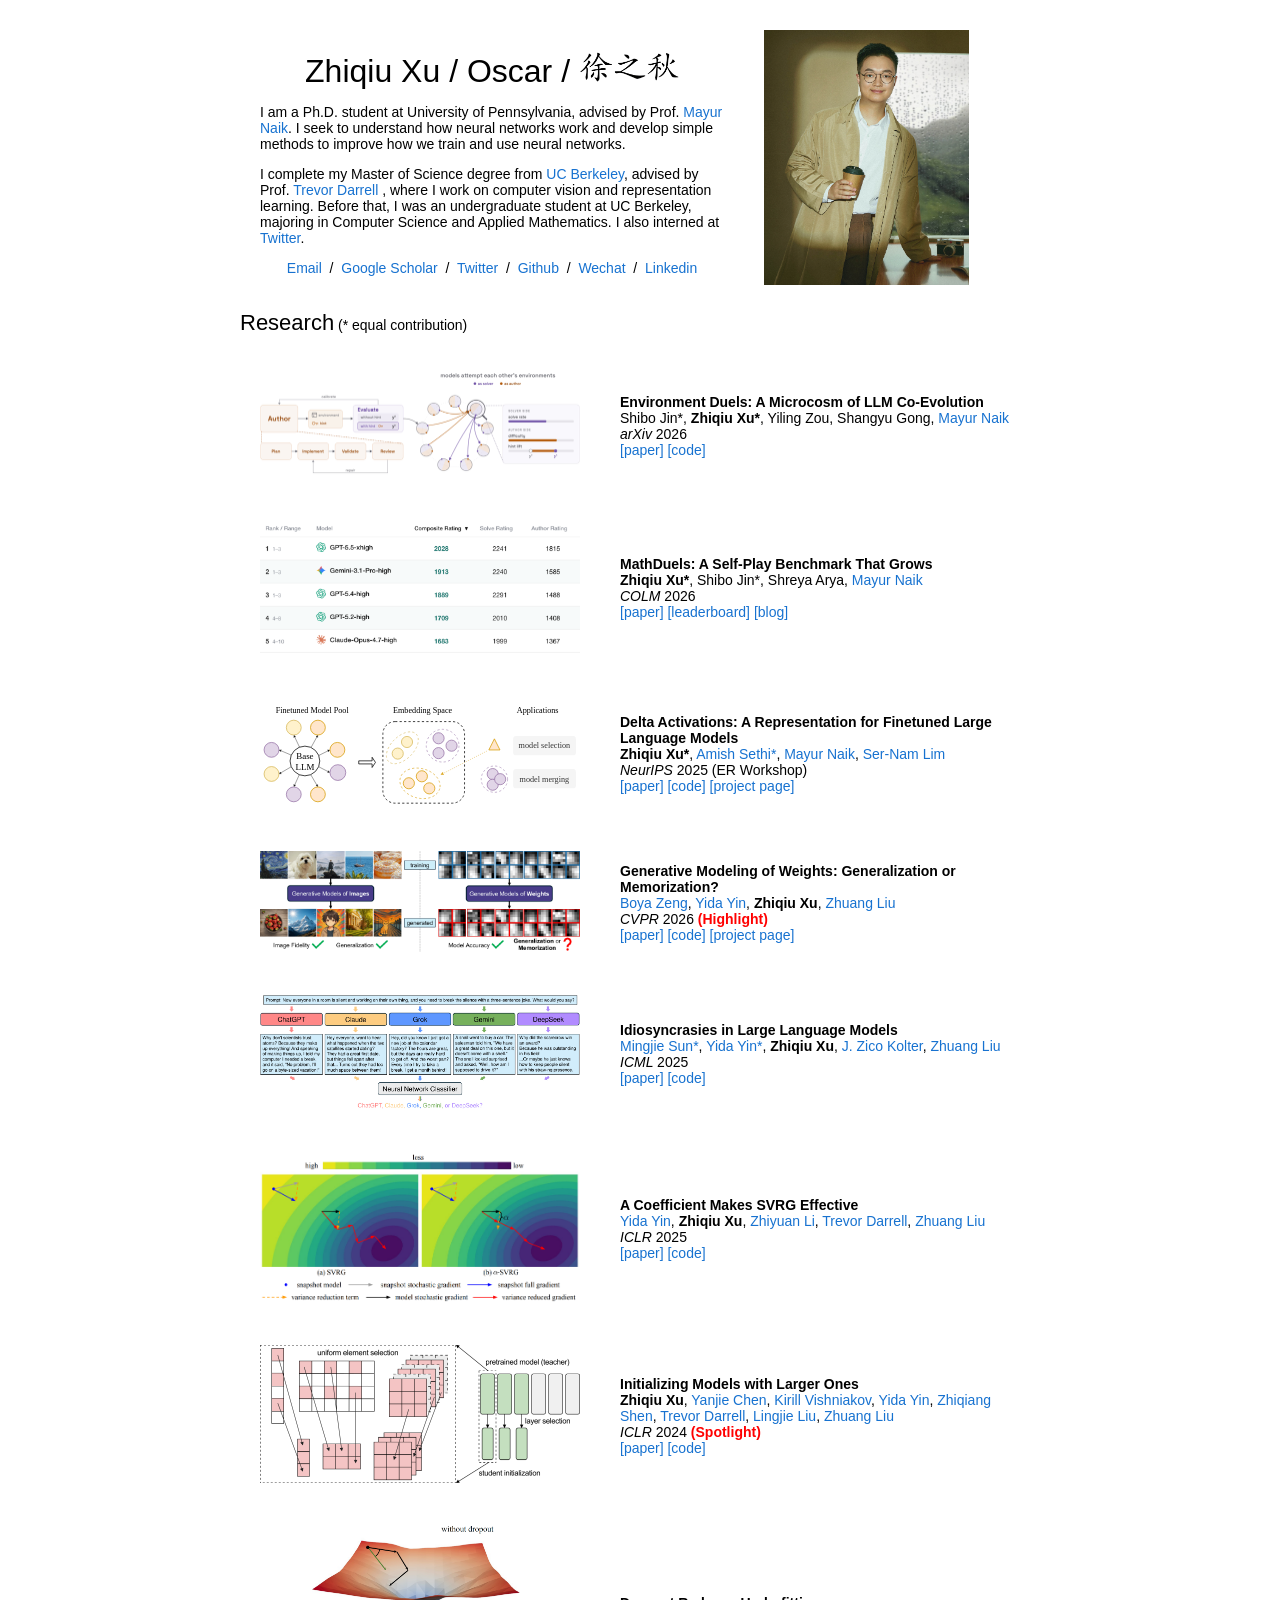
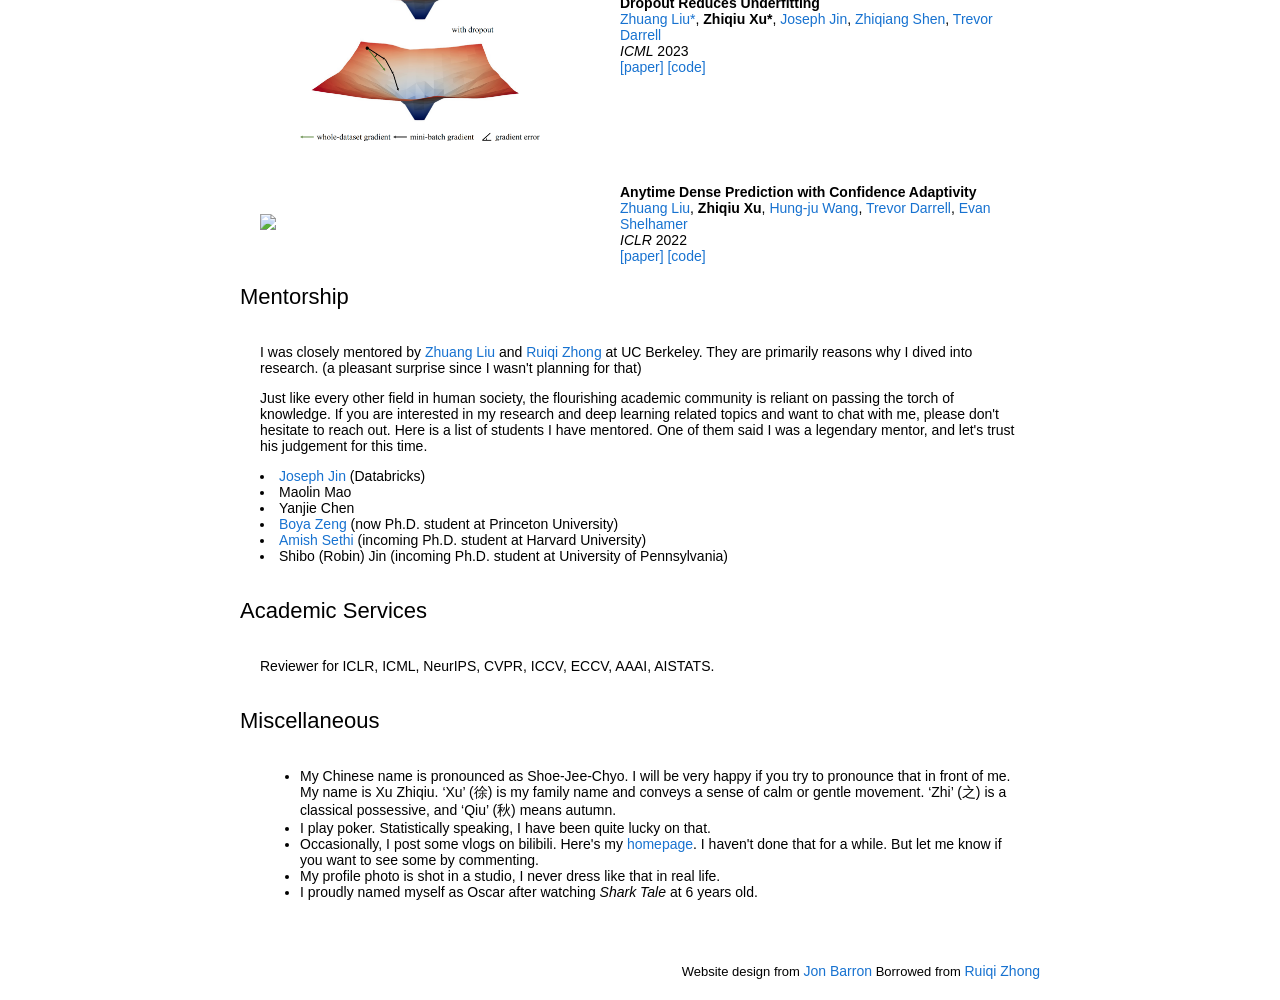
==== commit f4564686: "Remove thesis proposal link from homepage" ====
--- a/index.html
+++ b/index.html
@@ -38,8 +38,7 @@
                   <a href="https://github.com/OscarXZQ/">Github</a> &nbsp/&nbsp
                   <a href="images/wechat.jpg">Wechat</a>
                   &nbsp/&nbsp
-                  <a href="https://www.linkedin.com/in/oscar-xu-1250821a1/">Linkedin</a> &nbsp/&nbsp
-                  <a href="data/Thesis-Proposal-Zhiqiu-Xu.pdf">Thesis Proposal (PDF)</a>
+                  <a href="https://www.linkedin.com/in/oscar-xu-1250821a1/">Linkedin</a>
                 </p>
             </td>
             <td style="padding:2.5%;width:40%;max-width:40%">
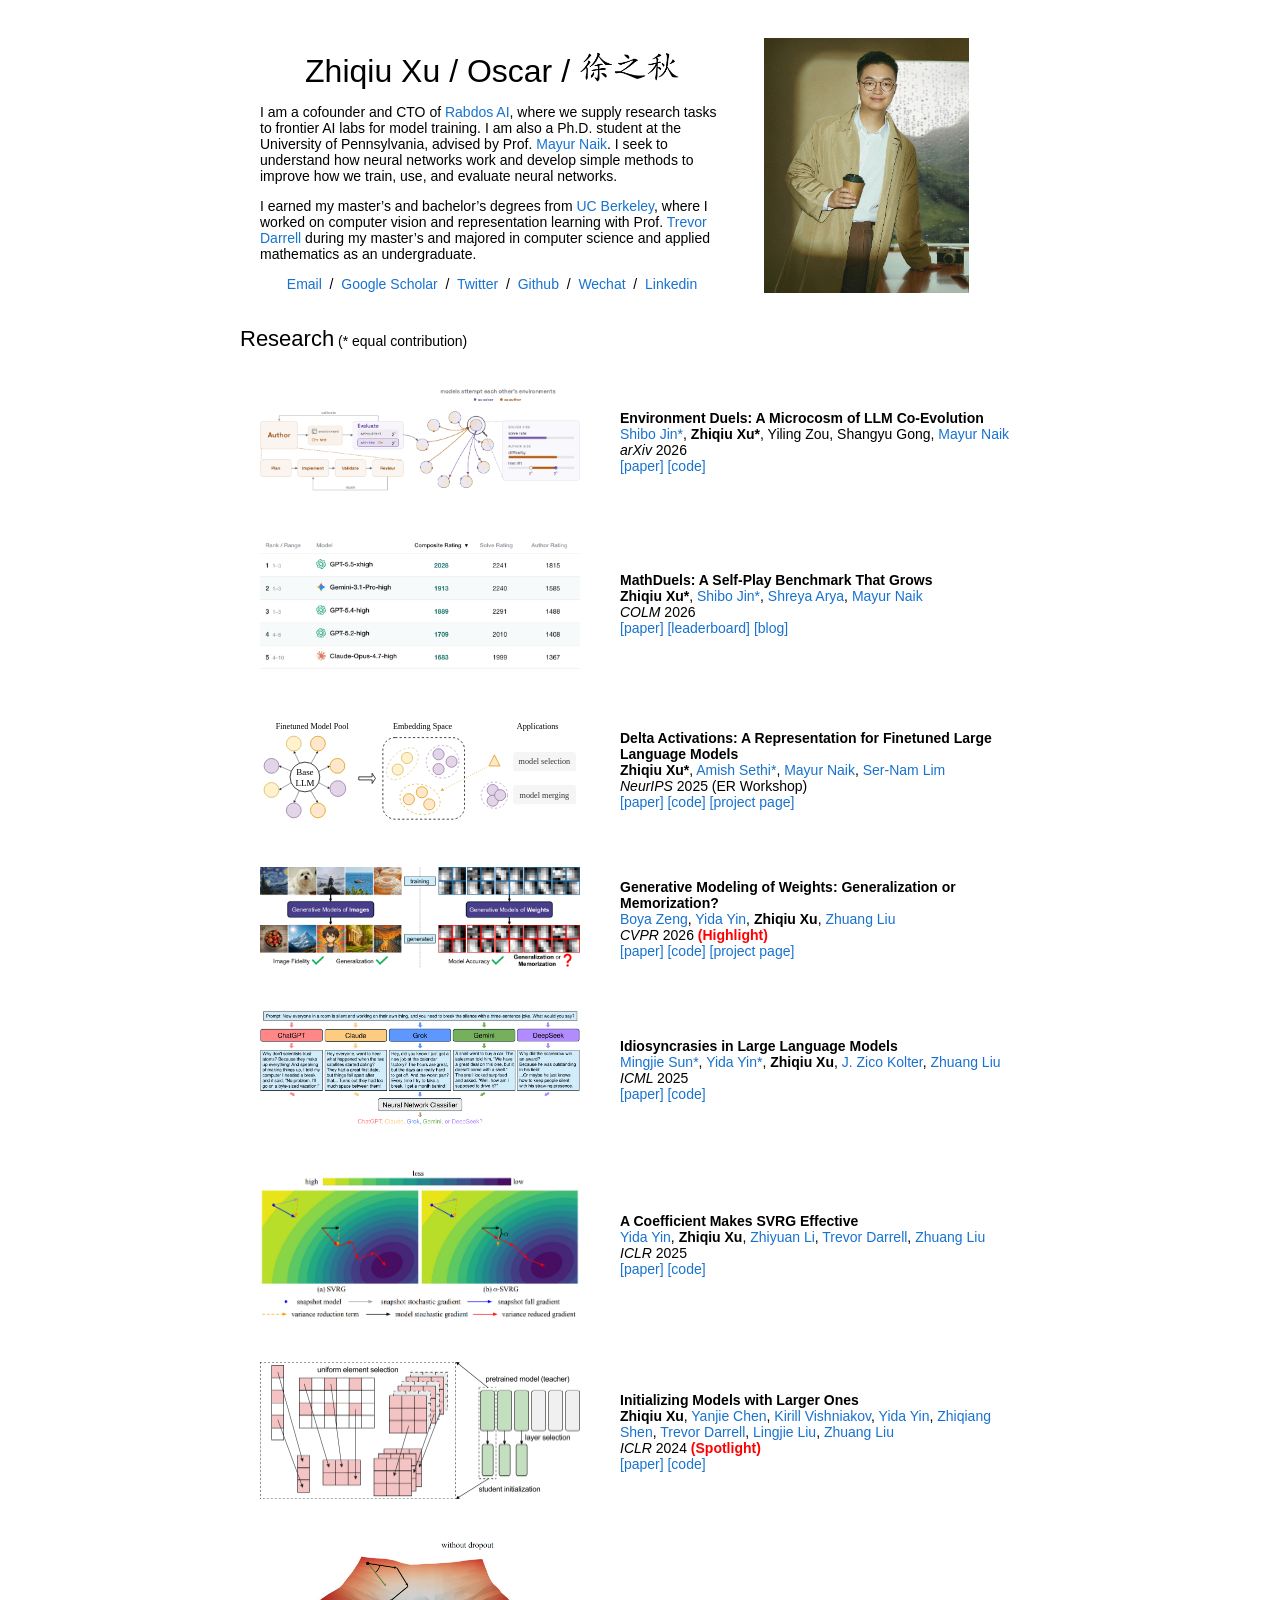
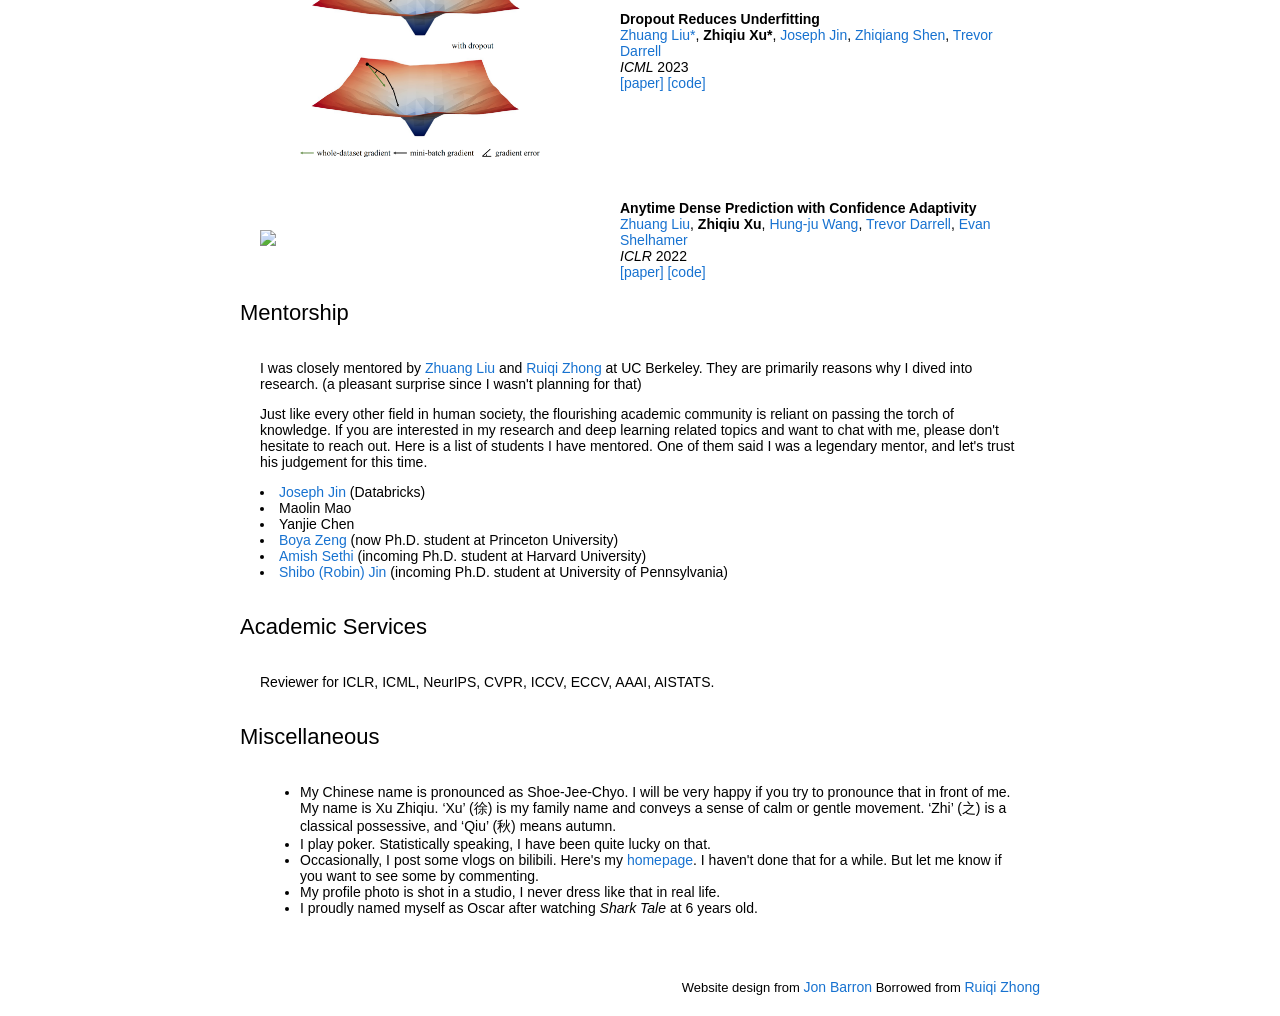
==== commit e2dce17b: "Update homepage bio and mobile research layout" ====
--- a/index.html
+++ b/index.html
@@ -11,10 +11,10 @@
 </head>
 
 <body>
-  <table style="width:100%;max-width:800px;border:0px;border-spacing:0px;border-collapse:separate;margin-right:auto;margin-left:auto;"><tbody>
+  <table class="site" style="width:100%;max-width:800px;border:0px;border-spacing:0px;border-collapse:separate;margin-right:auto;margin-left:auto;"><tbody>
     <tr style="padding:0px">
       <td style="padding:0px">
-        <table style="width:100%;border:0px;border-spacing:0px;border-collapse:separate;margin-right:auto;margin-left:auto;"><tbody>
+        <table class="profile" style="width:100%;border:0px;border-spacing:0px;border-collapse:separate;margin-right:auto;margin-left:auto;"><tbody>
           <tr style="padding:0px">
             <td style="padding:2.5%;width:63%;vertical-align:middle">
               <p style="text-align:center">
@@ -23,25 +23,24 @@
               </p>
               
               
-              <p> I am a Ph.D. student at University of Pennsylvania, advised by Prof. <a href="https://www.cis.upenn.edu/~mhnaik/">Mayur Naik</a>. I seek to understand how neural networks work and develop simple methods to improve how we train and use neural networks.
+              <p>I am a cofounder and CTO of <a href="https://rabdos.ai/">Rabdos AI</a>, where we supply research tasks to frontier AI labs for model training.
+                I am also a Ph.D. student at the University of Pennsylvania, advised by Prof. <a href="https://www.cis.upenn.edu/~mhnaik/">Mayur Naik</a>.
+                I seek to understand how neural networks work and develop simple methods to improve how we train, use, and evaluate neural networks.
               </p>
-                <p>I complete my Master of Science degree from <a href="http://www.eecs.berkeley.edu/">UC Berkeley</a>, advised by Prof. <a href="http://people.eecs.berkeley.edu/~trevor/">Trevor Darrell</a> , 
-                  where I work on computer vision and representation learning.
-
-                 Before that, I was an undergraduate student at UC Berkeley, majoring in Computer Science 
-                 and Applied Mathematics. I also interned at <a href="https://about.twitter.com/en">Twitter</a>. 
-                 </p>
-                <p style="text-align:center">
-                  <a href="mailto:oscarxzq@seas.upenn.edu">Email</a> &nbsp/&nbsp
-                  <a href="https://scholar.google.com/citations?hl=en&user=SEbcuNoAAAAJ">Google Scholar</a> &nbsp/&nbsp
-                  <a href="https://twitter.com/oscar_zhiqiu_xu">Twitter</a> &nbsp/&nbsp
-                  <a href="https://github.com/OscarXZQ/">Github</a> &nbsp/&nbsp
-                  <a href="images/wechat.jpg">Wechat</a>
-                  &nbsp/&nbsp
+                <p>I earned my master’s and bachelor’s degrees from <a href="http://www.eecs.berkeley.edu/">UC Berkeley</a>,
+                  where I worked on computer vision and representation learning with Prof. <a href="http://people.eecs.berkeley.edu/~trevor/">Trevor Darrell</a>
+                  during my master’s and majored in computer science and applied mathematics as an undergraduate.
+                </p>
+                <p class="profile-links" style="text-align:center">
+                  <a href="mailto:oscarxzq@seas.upenn.edu">Email</a> <span aria-hidden="true">&nbsp;/&nbsp;</span>
+                  <a href="https://scholar.google.com/citations?hl=en&user=SEbcuNoAAAAJ">Google Scholar</a> <span aria-hidden="true">&nbsp;/&nbsp;</span>
+                  <a href="https://twitter.com/oscar_zhiqiu_xu">Twitter</a> <span aria-hidden="true">&nbsp;/&nbsp;</span>
+                  <a href="https://github.com/OscarXZQ/">Github</a> <span aria-hidden="true">&nbsp;/&nbsp;</span>
+                  <a href="images/wechat.jpg">Wechat</a> <span aria-hidden="true">&nbsp;/&nbsp;</span>
                   <a href="https://www.linkedin.com/in/oscar-xu-1250821a1/">Linkedin</a>
                 </p>
             </td>
-            <td style="padding:2.5%;width:40%;max-width:40%">
+            <td class="profile-photo" style="padding:2.5%;width:40%;max-width:40%">
               <a href="images/xzq.png"><img
                       style="width:80%;max-width:80%" alt="profile photo" src="images/xzq.png" class="hoverZoomLink"></a>
             </td>
@@ -63,7 +62,7 @@
 
         <heading>Research</heading> (* equal contribution)
           <br> <br>
-          <table style="width:100%;border:0px;border-spacing:0px;border-collapse:separate;margin-right:auto;margin-left:auto;"><tbody>
+          <table class="research" style="width:100%;border:0px;border-spacing:0px;border-collapse:separate;margin-right:auto;margin-left:auto;"><tbody>
 
             <tr>
               <td style="padding:20px;width:25%;vertical-align:middle">
@@ -72,7 +71,7 @@
               <td style="padding:20px;width:75%;vertical-align:middle">
                 <papertitle>Environment Duels: A Microcosm of LLM Co-Evolution</papertitle>
                 <br>
-                Shibo Jin*,
+                <a href="https://shibojin.github.io/">Shibo Jin*</a>,
                 <strong>Zhiqiu Xu*</strong>,
                 Yiling Zou,
                 Shangyu Gong,
@@ -92,8 +91,8 @@
               <papertitle>MathDuels: A Self-Play Benchmark That Grows</papertitle>
             <br>
             <strong>Zhiqiu Xu*</strong>,
-            Shibo Jin*,
-            Shreya Arya,
+            <a href="https://shibojin.github.io/">Shibo Jin*</a>,
+            <a href="https://shreyaarya.github.io/minimal/">Shreya Arya</a>,
             <a href="https://www.cis.upenn.edu/~mhnaik/">Mayur Naik</a>
             <br>
             <em>COLM</em> 2026
@@ -103,7 +102,7 @@
 
             <tr>
               <td style="padding:20px;width:25%;vertical-align:middle">
-                  <img src='images/delta_activations.svg' width="320">
+                  <img src='images/delta_activations.svg' width="320" alt="Delta Activations method diagram">
               </td>
             <td style="padding:20px;width:75%;vertical-align:middle">
               <papertitle>Delta Activations: A Representation for Finetuned Large Language Models</papertitle>
@@ -253,7 +252,7 @@
               <li> Yanjie Chen</li>
               <li> <a href="https://boyazeng.github.io/">Boya Zeng</a> (now Ph.D. student at Princeton University)</li>
               <li> <a href="https://amishsethi.github.io/personal-website/">Amish Sethi</a> (incoming Ph.D. student at Harvard University)</li>
-              <li> Shibo (Robin) Jin (incoming Ph.D. student at University of Pennsylvania)</li>
+              <li> <a href="https://shibojin.github.io/">Shibo (Robin) Jin</a> (incoming Ph.D. student at University of Pennsylvania)</li>
           </p>
         </td>
       </tr>
--- a/stylesheet.css
+++ b/stylesheet.css
@@ -130,74 +130,91 @@
   background-color: #ffffd0;
 }
 
-/* Responsive styles for mobile */
 @media screen and (max-width: 768px) {
-  /* Make tables stack vertically on mobile */
-  table tbody tr {
+  body {
+    margin: 0;
+    line-height: 1.5;
+  }
+
+  body, td, p, a, strong, papertitle {
+    font-size: 16px;
+  }
+
+  .site {
+    table-layout: fixed;
+  }
+
+  .site > tbody > tr > td {
+    padding: 16px !important;
+  }
+
+  .profile, .profile > tbody, .profile tr, .profile td,
+  .research, .research > tbody, .research tr, .research td {
     display: block;
   }
-  
-  table tbody tr td {
+
+  .profile td, .research td {
+    width: auto !important;
+    padding: 0 !important;
+  }
+
+  .profile td > p:first-child {
+    margin-top: 0;
+  }
+
+  .profile name {
+    display: inline-flex;
+    align-items: center;
+    gap: 8px;
+    font-size: clamp(22px, 6vw, 28px);
+  }
+
+  .profile name img {
+    width: 52px !important;
+    margin-top: 0 !important;
+  }
+
+  .profile-photo {
+    max-width: none !important;
+    text-align: center;
+    margin: 12px 0 24px;
+  }
+
+  .profile-photo img {
+    width: 140px !important;
+    max-width: 100% !important;
+  }
+
+  .profile-links {
+    display: flex;
+    flex-wrap: wrap;
+    justify-content: center;
+    gap: 4px 16px;
+  }
+
+  .profile-links a {
+    padding: 4px 0;
+  }
+
+  .profile-links span {
+    display: none;
+  }
+
+  .research tr {
+    margin-bottom: 18px;
+    padding-bottom: 18px;
+    border-bottom: 1px solid #e6e6e6;
+  }
+
+  .research td:first-child {
+    margin-inline: -12px;
+  }
+
+  .research img {
     display: block;
-    width: 100% !important;
-    text-align: center;
-    padding: 10px !important;
-  }
-  
-  /* Profile section adjustments */
-  table tbody tr td:first-child {
-    padding-bottom: 0 !important;
-  }
-  
-  /* Make images responsive */
-  img {
-    max-width: 100%;
+    width: 100%;
+    max-width: 520px;
     height: auto;
-    width: auto !important;
-    max-width: 280px;
-  }
-  
-  /* Profile photo specific */
-  .hoverZoomLink {
-    max-width: 200px !important;
-  }
-  
-  /* Name and text adjustments */
-  name {
-    font-size: 24px;
-  }
-  
-  /* Make xzq_character.png responsive */
-  name img[src*="xzq_character.png"] {
-    width: 60px !important;
-    height: auto;
-  }
-  
-  /* Paper images in research section */
-  td img[width="320"] {
-    width: 100% !important;
-    max-width: 280px;
-    margin: 0 auto;
-  }
-  
-  /* Adjust heading size */
-  heading {
-    font-size: 18px;
-  }
-  
-  /* Paper title */
-  papertitle {
-    display: block;
-    margin-bottom: 8px;
-  }
-  
-  /* Make text left-aligned on mobile for readability */
-  td[style*="vertical-align:middle"] {
-    text-align: left !important;
-  }
-  
-  /* Center images */
-  td:has(img) {
-    text-align: center !important;
-  }
-}+    margin: 0 auto 10px;
+  }
+}
